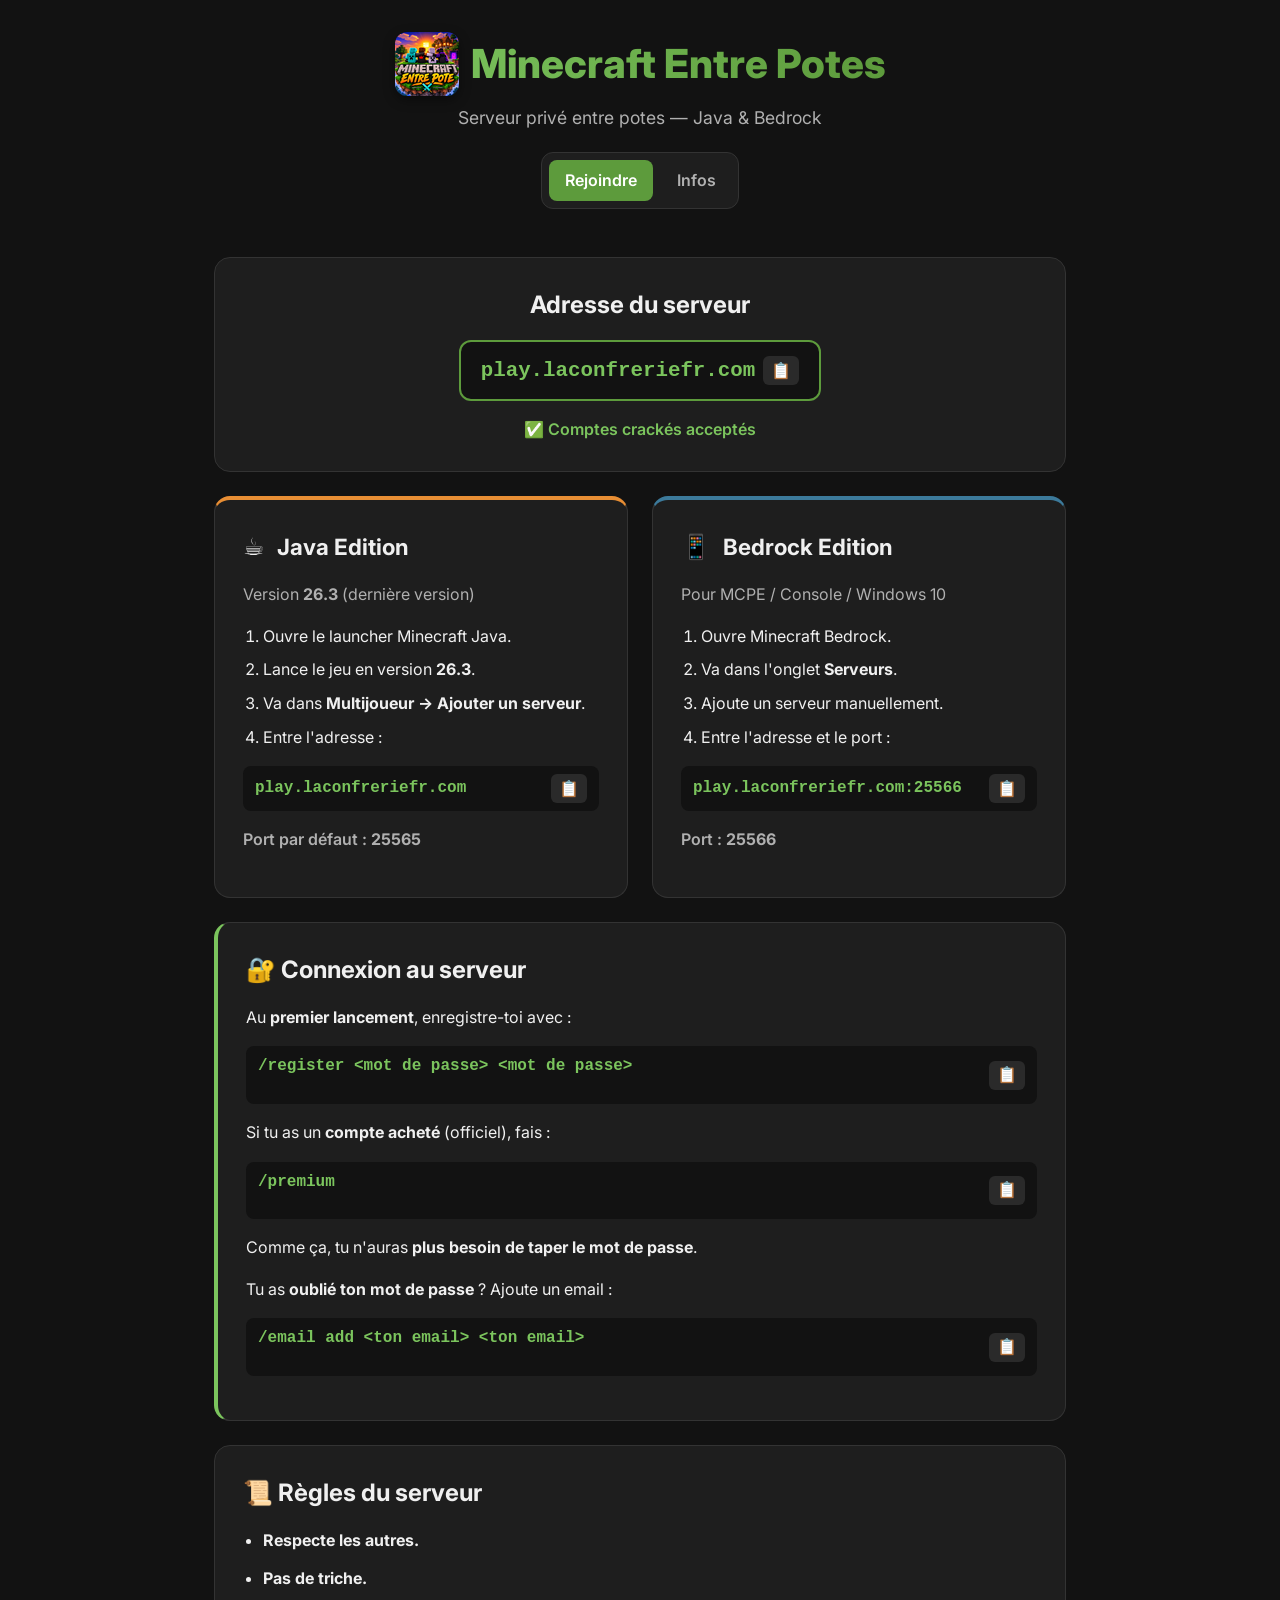
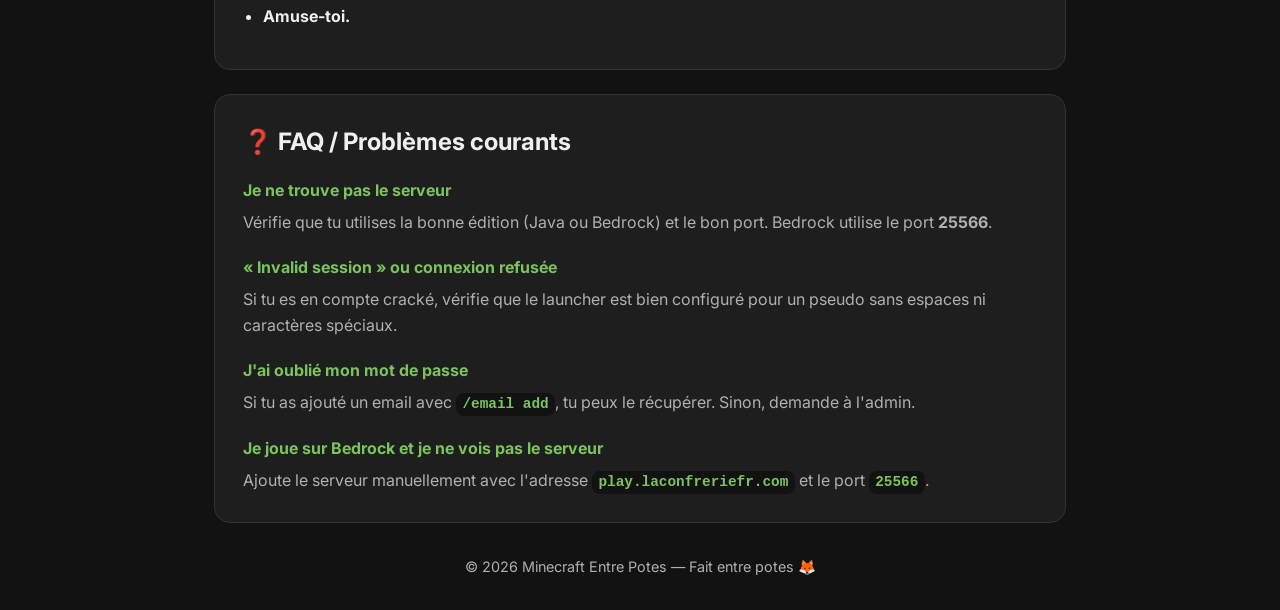
==== index.html @ b74d5914 "Initial commit: site web Minecraft Entre Potes" ====
<!DOCTYPE html>
<html lang="fr">
<head>
    <meta charset="UTF-8">
    <meta name="viewport" content="width=device-width, initial-scale=1.0">
    <title>Minecraft Entre Potes - Rejoindre le serveur</title>
    <link rel="icon" type="image/png" sizes="64x64" href="images/logo-64.png">
    <link rel="stylesheet" href="style.css">
    <link rel="preconnect" href="https://fonts.googleapis.com">
    <link rel="preconnect" href="https://fonts.gstatic.com" crossorigin>
    <link href="https://fonts.googleapis.com/css2?family=Inter:wght@400;600;800&display=swap" rel="stylesheet">
</head>
<body>
    <div class="container">
        <header>
            <h1><img src="images/logo-128.png" srcset="images/logo-64.png 64w, images/logo-128.png 128w, images/logo-256.png 256w, images/logo-512.png 512w" sizes="(max-width: 600px) 48px, 64px" alt="Logo Minecraft Entre Potes" class="logo"> Minecraft Entre Potes</h1>
            <p class="tagline">Serveur privé entre potes — Java & Bedrock</p>
            <nav>
                <a href="index.html" class="active">Rejoindre</a>
                <a href="infos.html">Infos</a>
            </nav>
        </header>

        <main>
            <section class="server-status">
                <h2>Adresse du serveur</h2>
                <div class="ip-box">
                    <span id="server-ip">play.laconfreriefr.com</span>
                    <button class="copy-btn" data-copy="play.laconfreriefr.com" title="Copier l'adresse">📋</button>
                </div>
                <p class="note">✅ Comptes crackés acceptés</p>
            </section>

            <section class="platforms">
                <div class="card java">
                    <div class="card-header">
                        <span class="icon">☕</span>
                        <h3>Java Edition</h3>
                    </div>
                    <p>Version <strong>26.3</strong> (dernière version)</p>
                    <ol>
                        <li>Ouvre le launcher Minecraft Java.</li>
                        <li>Lance le jeu en version <strong>26.3</strong>.</li>
                        <li>Va dans <strong>Multijoueur → Ajouter un serveur</strong>.</li>
                        <li>Entre l'adresse :</li>
                    </ol>
                    <div class="code-box">
                        <code>play.laconfreriefr.com</code>
                        <button class="copy-btn" data-copy="play.laconfreriefr.com" title="Copier">📋</button>
                    </div>
                    <p class="port">Port par défaut : <strong>25565</strong></p>
                </div>

                <div class="card bedrock">
                    <div class="card-header">
                        <span class="icon">📱</span>
                        <h3>Bedrock Edition</h3>
                    </div>
                    <p>Pour MCPE / Console / Windows 10</p>
                    <ol>
                        <li>Ouvre Minecraft Bedrock.</li>
                        <li>Va dans l'onglet <strong>Serveurs</strong>.</li>
                        <li>Ajoute un serveur manuellement.</li>
                        <li>Entre l'adresse et le port :</li>
                    </ol>
                    <div class="code-box">
                        <code>play.laconfreriefr.com:25566</code>
                        <button class="copy-btn" data-copy="play.laconfreriefr.com:25566" title="Copier">📋</button>
                    </div>
                    <p class="port">Port : <strong>25566</strong></p>
                </div>
            </section>

            <section class="cracked-info">
                <h2>🔐 Connexion au serveur</h2>
                <p>Au <strong>premier lancement</strong>, enregistre-toi avec :</p>
                <div class="code-box">
                    <code>/register &lt;mot de passe&gt; &lt;mot de passe&gt;</code>
                    <button class="copy-btn" data-copy="/register " title="Copier">📋</button>
                </div>
                <p>Si tu as un <strong>compte acheté</strong> (officiel), fais :</p>
                <div class="code-box">
                    <code>/premium</code>
                    <button class="copy-btn" data-copy="/premium" title="Copier">📋</button>
                </div>
                <p>Comme ça, tu n'auras <strong>plus besoin de taper le mot de passe</strong>.</p>
                <p>Tu as <strong>oublié ton mot de passe</strong> ? Ajoute un email :</p>
                <div class="code-box">
                    <code>/email add &lt;ton email&gt; &lt;ton email&gt;</code>
                    <button class="copy-btn" data-copy="/email add " title="Copier">📋</button>
                </div>
            </section>

            <section class="rules">
                <h2>📜 Règles du serveur</h2>
                <ul>
                    <li><strong>Respecte les autres.</strong></li>
                    <li><strong>Pas de triche.</strong></li>
                    <li><strong>Amuse-toi.</strong></li>
                </ul>
            </section>

            <section class="faq">
                <h2>❓ FAQ / Problèmes courants</h2>
                <div class="faq-item">
                    <h3>Je ne trouve pas le serveur</h3>
                    <p>Vérifie que tu utilises la bonne édition (Java ou Bedrock) et le bon port. Bedrock utilise le port <strong>25566</strong>.</p>
                </div>
                <div class="faq-item">
                    <h3>« Invalid session » ou connexion refusée</h3>
                    <p>Si tu es en compte cracké, vérifie que le launcher est bien configuré pour un pseudo sans espaces ni caractères spéciaux.</p>
                </div>
                <div class="faq-item">
                    <h3>J'ai oublié mon mot de passe</h3>
                    <p>Si tu as ajouté un email avec <code>/email add</code>, tu peux le récupérer. Sinon, demande à l'admin.</p>
                </div>
                <div class="faq-item">
                    <h3>Je joue sur Bedrock et je ne vois pas le serveur</h3>
                    <p>Ajoute le serveur manuellement avec l'adresse <code>play.laconfreriefr.com</code> et le port <code>25566</code>.</p>
                </div>
            </section>
        </main>

        <footer>
            <p>© 2026 Minecraft Entre Potes — Fait entre potes 🦊</p>
        </footer>
    </div>

    <script>
        document.querySelectorAll('.copy-btn').forEach(btn => {
            btn.addEventListener('click', function() {
                const text = this.getAttribute('data-copy');
                navigator.clipboard.writeText(text).then(() => {
                    const original = this.textContent;
                    this.textContent = '✅';
                    setTimeout(() => this.textContent = original, 1500);
                });
            });
        });
    </script>
</body>
</html>
---- style.css ----
:root {
    --bg: #121212;
    --surface: #1e1e1e;
    --surface-hover: #2a2a2a;
    --text: #f0f0f0;
    --muted: #b0b0b0;
    --accent: #5d9b3c;
    --accent-light: #7bc45d;
    --bedrock: #3c7a9b;
    --java: #e88e34;
    --danger: #d9534f;
}

* {
    margin: 0;
    padding: 0;
    box-sizing: border-box;
}

body {
    font-family: 'Inter', system-ui, -apple-system, BlinkMacSystemFont, 'Segoe UI', Roboto, sans-serif;
    background: var(--bg);
    color: var(--text);
    line-height: 1.6;
    min-height: 100vh;
}

.container {
    max-width: 900px;
    margin: 0 auto;
    padding: 2rem 1.5rem;
}

header {
    text-align: center;
    margin-bottom: 3rem;
}

header h1 {
    font-size: 2.5rem;
    font-weight: 800;
    margin-bottom: 0.5rem;
    background: linear-gradient(90deg, var(--accent-light), var(--accent));
    -webkit-background-clip: text;
    -webkit-text-fill-color: transparent;
    background-clip: text;
    display: inline-flex;
    align-items: center;
    gap: 0.75rem;
}

.logo {
    width: 64px;
    height: 64px;
    border-radius: 12px;
    box-shadow: 0 4px 12px rgba(0, 0, 0, 0.4);
}

.tagline {
    color: var(--muted);
    font-size: 1.1rem;
    margin-bottom: 1.25rem;
}

nav {
    display: inline-flex;
    gap: 0.5rem;
    background: var(--surface);
    padding: 0.4rem;
    border-radius: 12px;
    border: 1px solid #333;
}

nav a {
    color: var(--muted);
    text-decoration: none;
    padding: 0.5rem 1rem;
    border-radius: 8px;
    font-weight: 600;
    transition: background 0.2s, color 0.2s;
}

nav a:hover {
    background: var(--surface-hover);
    color: var(--text);
}

nav a.active {
    background: var(--accent);
    color: #fff;
}

section {
    background: var(--surface);
    border-radius: 16px;
    padding: 1.75rem;
    border: 1px solid #333;
    margin-bottom: 1.5rem;
}

section h2 {
    margin-bottom: 1rem;
    font-weight: 700;
}

/* Live status */
.live-status {
    border-left: 4px solid var(--accent-light);
}

.status-grid {
    display: grid;
    grid-template-columns: repeat(2, 1fr);
    gap: 1rem;
}

@media (min-width: 600px) {
    .status-grid {
        grid-template-columns: repeat(4, 1fr);
    }
}

.status-item {
    background: var(--bg);
    padding: 1rem;
    border-radius: 10px;
    text-align: center;
}

.status-item span {
    display: block;
    color: var(--muted);
    font-size: 0.85rem;
    margin-bottom: 0.25rem;
}

.status-item strong {
    font-size: 1.1rem;
}

.status-item .online {
    color: var(--accent-light);
}

.offline {
    color: var(--danger);
    font-weight: 600;
}

.loading {
    color: var(--muted);
}

.motd {
    margin-top: 1rem;
    padding: 0.75rem;
    background: var(--bg);
    border-radius: 10px;
    font-family: 'Courier New', monospace;
    color: var(--accent-light);
}

/* Server address */
.server-status {
    text-align: center;
}

.ip-box {
    display: inline-flex;
    align-items: center;
    gap: 0.5rem;
    background: var(--bg);
    border-radius: 12px;
    padding: 0.75rem 1.25rem;
    border: 2px solid var(--accent);
    margin-bottom: 1rem;
}

#server-ip {
    font-family: 'Courier New', monospace;
    font-size: 1.3rem;
    font-weight: 700;
    color: var(--accent-light);
}

.note {
    color: var(--accent-light);
    font-weight: 600;
}

/* Copy buttons */
.copy-btn {
    background: var(--surface-hover);
    border: none;
    font-size: 1rem;
    cursor: pointer;
    padding: 0.4rem 0.5rem;
    border-radius: 6px;
    transition: background 0.2s;
    line-height: 1;
}

.copy-btn:hover {
    background: #3a3a3a;
}

.code-box {
    display: flex;
    align-items: center;
    justify-content: space-between;
    gap: 0.5rem;
    background: var(--bg);
    border-radius: 8px;
    padding: 0.5rem 0.75rem;
    margin-bottom: 1rem;
}

.code-box code {
    margin: 0;
    padding: 0;
    background: transparent;
    flex: 1;
}

/* Platforms */
.platforms {
    display: grid;
    grid-template-columns: 1fr;
    gap: 1.5rem;
    padding: 0;
    background: transparent;
    border: none;
}

@media (min-width: 768px) {
    .platforms {
        grid-template-columns: 1fr 1fr;
    }
}

.card {
    background: var(--surface);
    border-radius: 16px;
    padding: 1.75rem;
    border: 1px solid #333;
    transition: transform 0.2s, border-color 0.2s;
}

.card:hover {
    transform: translateY(-4px);
}

.card.java {
    border-top: 4px solid var(--java);
}

.card.bedrock {
    border-top: 4px solid var(--bedrock);
}

.card-header {
    display: flex;
    align-items: center;
    gap: 0.75rem;
    margin-bottom: 1rem;
}

.icon {
    font-size: 1.5rem;
}

.card h3 {
    font-size: 1.4rem;
}

.card p {
    color: var(--muted);
    margin-bottom: 1rem;
}

.card ol {
    margin-left: 1.25rem;
    margin-bottom: 1rem;
    color: var(--text);
}

.card li {
    margin-bottom: 0.5rem;
}

code {
    display: block;
    background: var(--bg);
    color: var(--accent-light);
    font-family: 'Courier New', monospace;
    padding: 0.75rem 1rem;
    border-radius: 8px;
    font-weight: 700;
    word-break: break-all;
}

.port {
    color: var(--text);
    font-weight: 600;
    margin-bottom: 0;
}

/* Cracked info */
.cracked-info {
    border-left: 4px solid var(--accent-light);
}

.cracked-info p {
    margin-bottom: 1rem;
    color: var(--text);
}

.cracked-info code {
    margin-bottom: 1rem;
}

/* Rules */
.rules ul {
    margin-left: 1.25rem;
    color: var(--text);
}

.rules li {
    margin-bottom: 0.75rem;
}

/* Plugins */
.plugin-list {
    list-style: none;
    margin: 0;
}

.plugin-list li {
    padding: 0.6rem 0;
    border-bottom: 1px solid #333;
    color: var(--text);
}

.plugin-list li:last-child {
    border-bottom: none;
}

.plugin-list strong {
    color: var(--accent-light);
}

/* FAQ */
.faq-item {
    margin-bottom: 1.25rem;
}

.faq-item:last-child {
    margin-bottom: 0;
}

.faq-item h3 {
    font-size: 1rem;
    margin-bottom: 0.4rem;
    color: var(--accent-light);
}

.faq-item p {
    color: var(--muted);
}

.faq-item code {
    display: inline;
    padding: 0.2rem 0.4rem;
    font-size: 0.9rem;
}

/* Backup info */
.backup-info p {
    color: var(--muted);
    margin-bottom: 0.75rem;
}

.backup-info p:last-child {
    margin-bottom: 0;
}

/* Footer */
footer {
    text-align: center;
    color: var(--muted);
    font-size: 0.9rem;
    margin-top: 2rem;
}
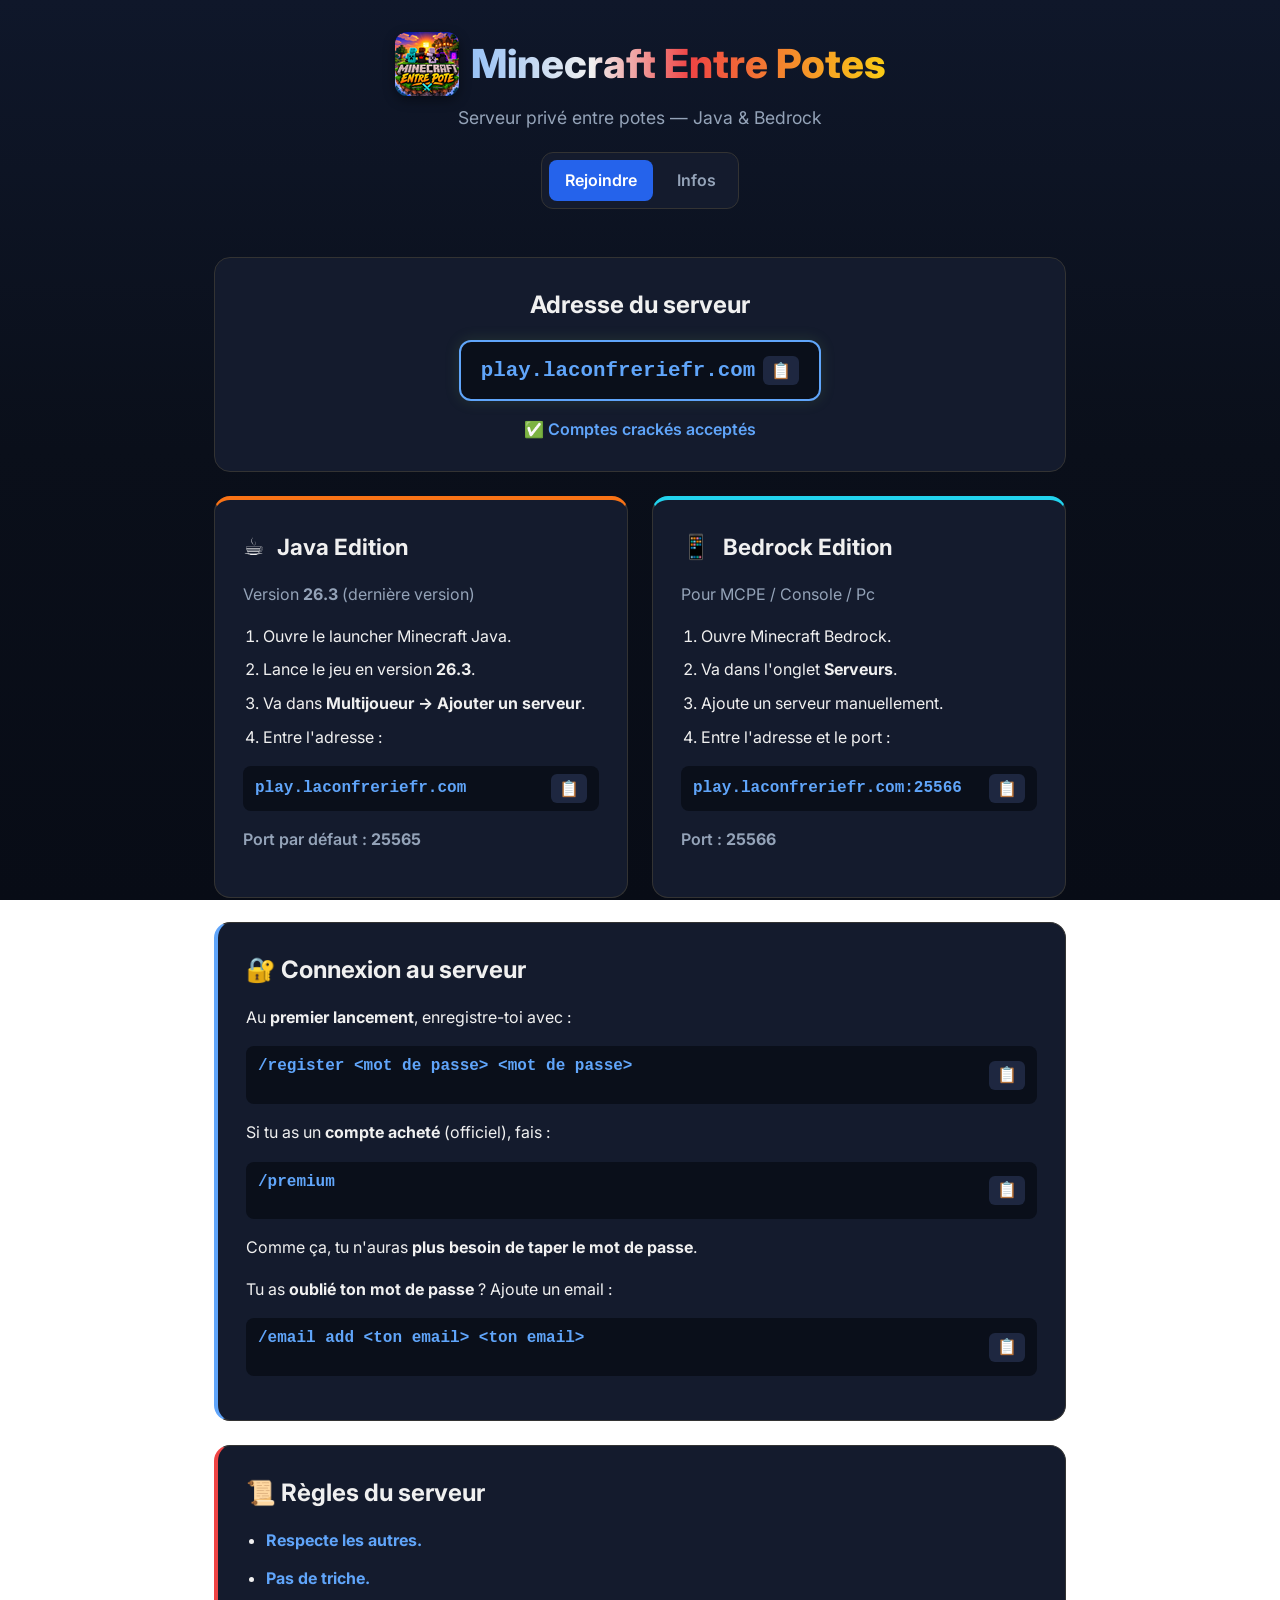
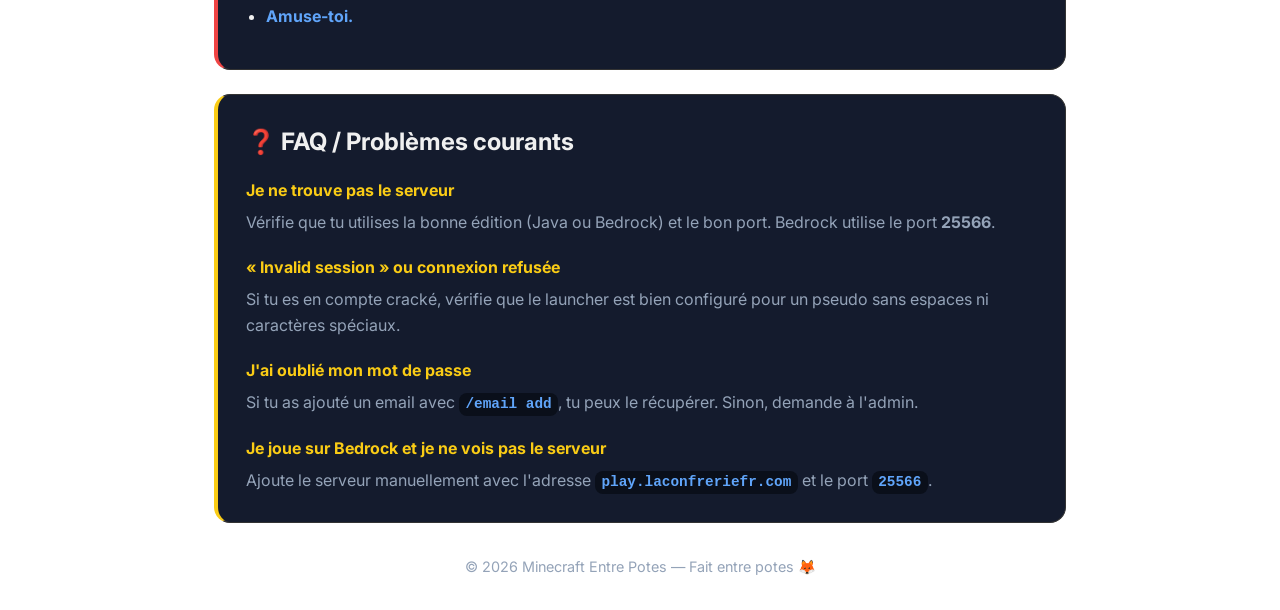
==== commit bdd88170: "Theme inspire du MOTD + correction texte Bedrock" ====
--- a/index.html
+++ b/index.html
@@ -56,7 +56,7 @@
                         <span class="icon">📱</span>
                         <h3>Bedrock Edition</h3>
                     </div>
-                    <p>Pour MCPE / Console / Windows 10</p>
+                    <p>Pour MCPE / Console / Pc</p>
                     <ol>
                         <li>Ouvre Minecraft Bedrock.</li>
                         <li>Va dans l'onglet <strong>Serveurs</strong>.</li>
--- a/style.css
+++ b/style.css
@@ -1,14 +1,20 @@
 :root {
-    --bg: #121212;
-    --surface: #1e1e1e;
-    --surface-hover: #2a2a2a;
+    --bg: #0a0f1a;
+    --bg-gradient: linear-gradient(180deg, #0f172a 0%, #0a0f1a 50%, #080c16 100%);
+    --surface: #141b2d;
+    --surface-hover: #1e2740;
     --text: #f0f0f0;
-    --muted: #b0b0b0;
-    --accent: #5d9b3c;
-    --accent-light: #7bc45d;
-    --bedrock: #3c7a9b;
-    --java: #e88e34;
-    --danger: #d9534f;
+    --muted: #94a3b8;
+    --accent: #2563eb;
+    --accent-light: #60a5fa;
+    --accent-cyan: #22d3ee;
+    --accent-red: #ef4444;
+    --accent-yellow: #facc15;
+    --accent-green: #4ade80;
+    --accent-orange: #f5a623;
+    --bedrock: #22d3ee;
+    --java: #f97316;
+    --danger: #ef4444;
 }
 
 * {
@@ -19,7 +25,8 @@
 
 body {
     font-family: 'Inter', system-ui, -apple-system, BlinkMacSystemFont, 'Segoe UI', Roboto, sans-serif;
-    background: var(--bg);
+    background: var(--bg-gradient);
+    background-attachment: fixed;
     color: var(--text);
     line-height: 1.6;
     min-height: 100vh;
@@ -40,7 +47,7 @@
     font-size: 2.5rem;
     font-weight: 800;
     margin-bottom: 0.5rem;
-    background: linear-gradient(90deg, var(--accent-light), var(--accent));
+    background: linear-gradient(90deg, var(--accent-light), var(--text) 40%, var(--accent-red) 60%, var(--accent-yellow));
     -webkit-background-clip: text;
     -webkit-text-fill-color: transparent;
     background-clip: text;
@@ -105,7 +112,44 @@
 
 /* Live status */
 .live-status {
-    border-left: 4px solid var(--accent-light);
+    border-left: 4px solid var(--accent);
+}
+
+.status-header {
+    display: flex;
+    flex-wrap: wrap;
+    align-items: center;
+    justify-content: space-between;
+    gap: 0.75rem;
+    margin-bottom: 1rem;
+}
+
+.cache-note {
+    color: var(--muted);
+    font-size: 0.85rem;
+    margin: 0;
+}
+
+.refresh-btn {
+    background: var(--surface-hover);
+    color: var(--text);
+    border: 1px solid #444;
+    padding: 0.4rem 0.8rem;
+    border-radius: 8px;
+    cursor: pointer;
+    font-size: 0.85rem;
+    font-weight: 600;
+    transition: background 0.2s, border-color 0.2s;
+}
+
+.refresh-btn:hover {
+    background: #3a3a3a;
+    border-color: var(--accent-cyan);
+}
+
+.refresh-btn:disabled {
+    opacity: 0.6;
+    cursor: not-allowed;
 }
 
 .status-grid {
@@ -172,7 +216,8 @@
     background: var(--bg);
     border-radius: 12px;
     padding: 0.75rem 1.25rem;
-    border: 2px solid var(--accent);
+    border: 2px solid var(--accent-light);
+    box-shadow: 0 0 15px rgba(125, 196, 93, 0.15);
     margin-bottom: 1rem;
 }
 
@@ -248,14 +293,23 @@
 
 .card:hover {
     transform: translateY(-4px);
+    box-shadow: 0 8px 24px rgba(0, 0, 0, 0.3);
 }
 
 .card.java {
     border-top: 4px solid var(--java);
 }
 
+.card.java:hover {
+    box-shadow: 0 8px 24px rgba(232, 142, 52, 0.15);
+}
+
 .card.bedrock {
     border-top: 4px solid var(--bedrock);
+}
+
+.card.bedrock:hover {
+    box-shadow: 0 8px 24px rgba(60, 122, 155, 0.15);
 }
 
 .card-header {
@@ -320,6 +374,10 @@
 }
 
 /* Rules */
+.rules {
+    border-left: 4px solid var(--accent-red);
+}
+
 .rules ul {
     margin-left: 1.25rem;
     color: var(--text);
@@ -329,7 +387,15 @@
     margin-bottom: 0.75rem;
 }
 
+.rules li strong {
+    color: var(--accent-light);
+}
+
 /* Plugins */
+.plugins {
+    border-left: 4px solid var(--accent-cyan);
+}
+
 .plugin-list {
     list-style: none;
     margin: 0;
@@ -346,10 +412,14 @@
 }
 
 .plugin-list strong {
-    color: var(--accent-light);
+    color: var(--accent-cyan);
 }
 
 /* FAQ */
+.faq {
+    border-left: 4px solid var(--accent-yellow);
+}
+
 .faq-item {
     margin-bottom: 1.25rem;
 }
@@ -361,7 +431,7 @@
 .faq-item h3 {
     font-size: 1rem;
     margin-bottom: 0.4rem;
-    color: var(--accent-light);
+    color: var(--accent-yellow);
 }
 
 .faq-item p {
@@ -375,6 +445,10 @@
 }
 
 /* Backup info */
+.backup-info {
+    border-left: 4px solid var(--accent-green);
+}
+
 .backup-info p {
     color: var(--muted);
     margin-bottom: 0.75rem;
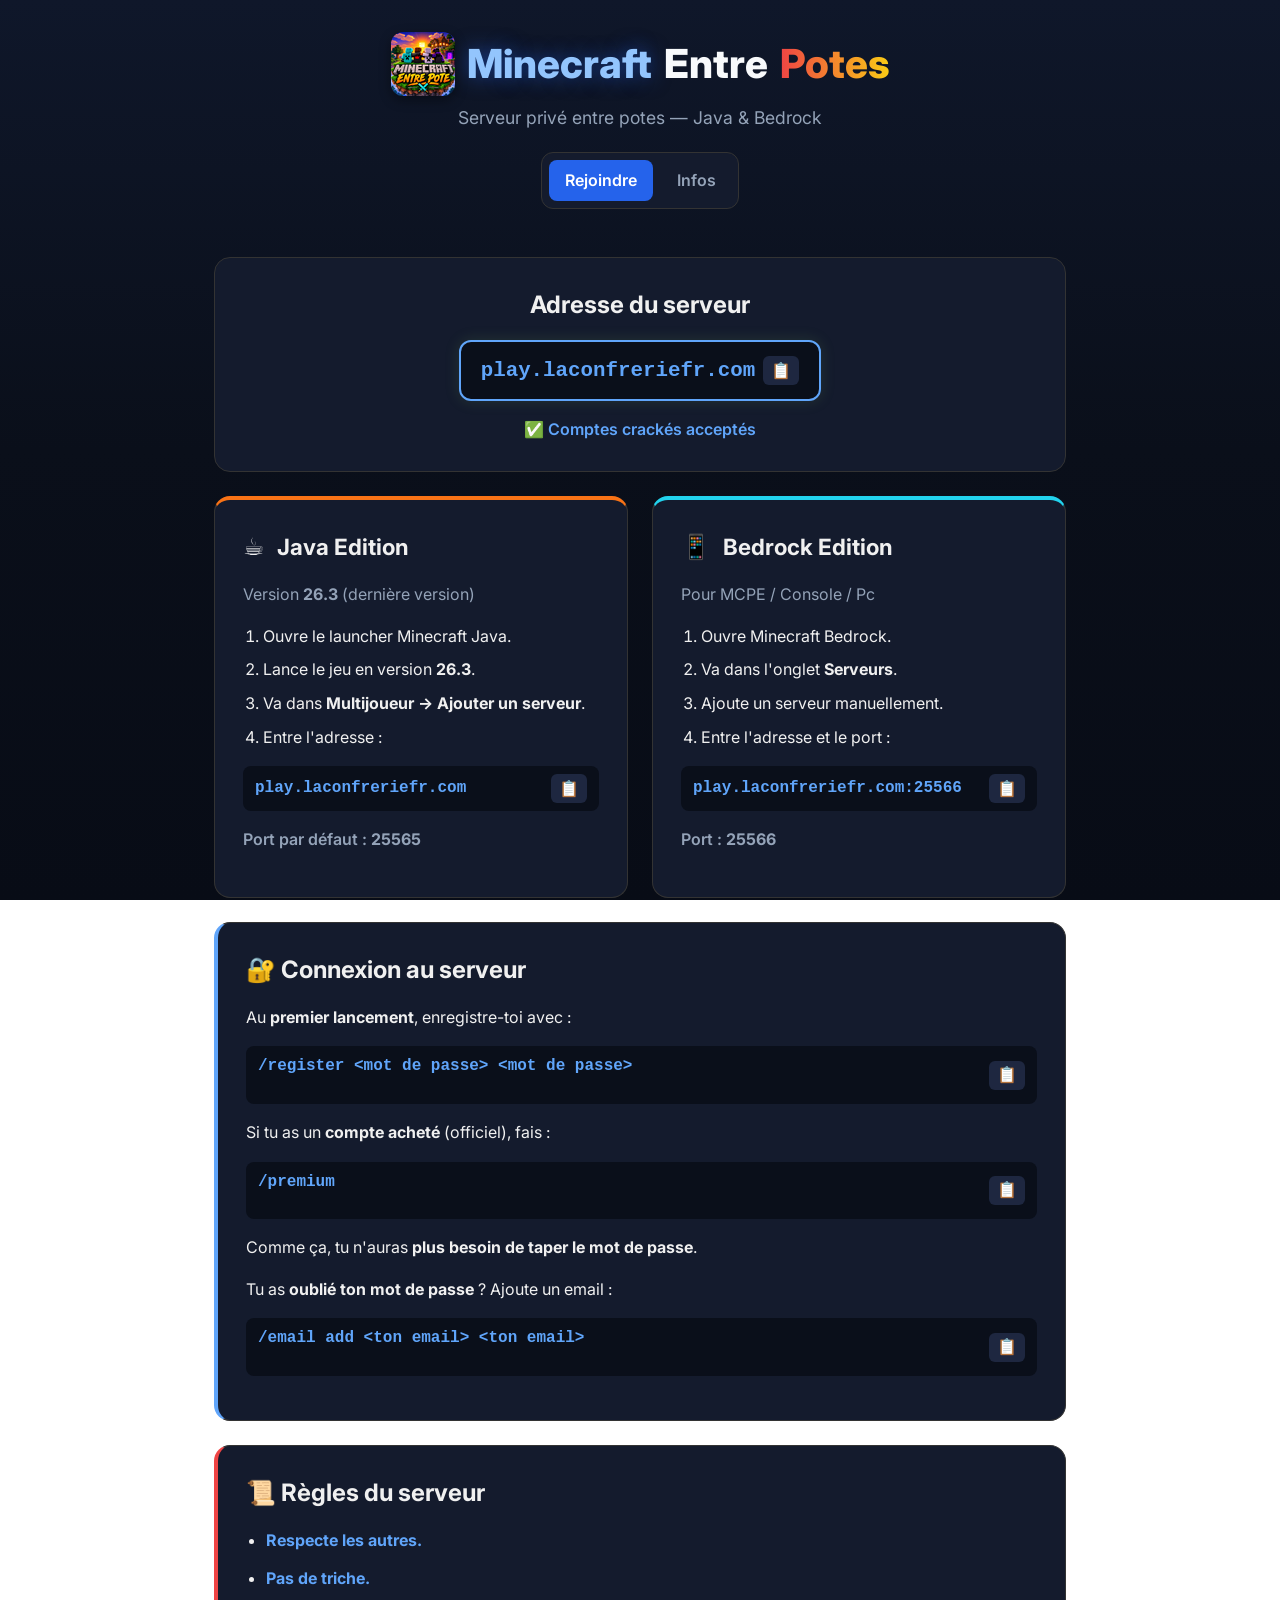
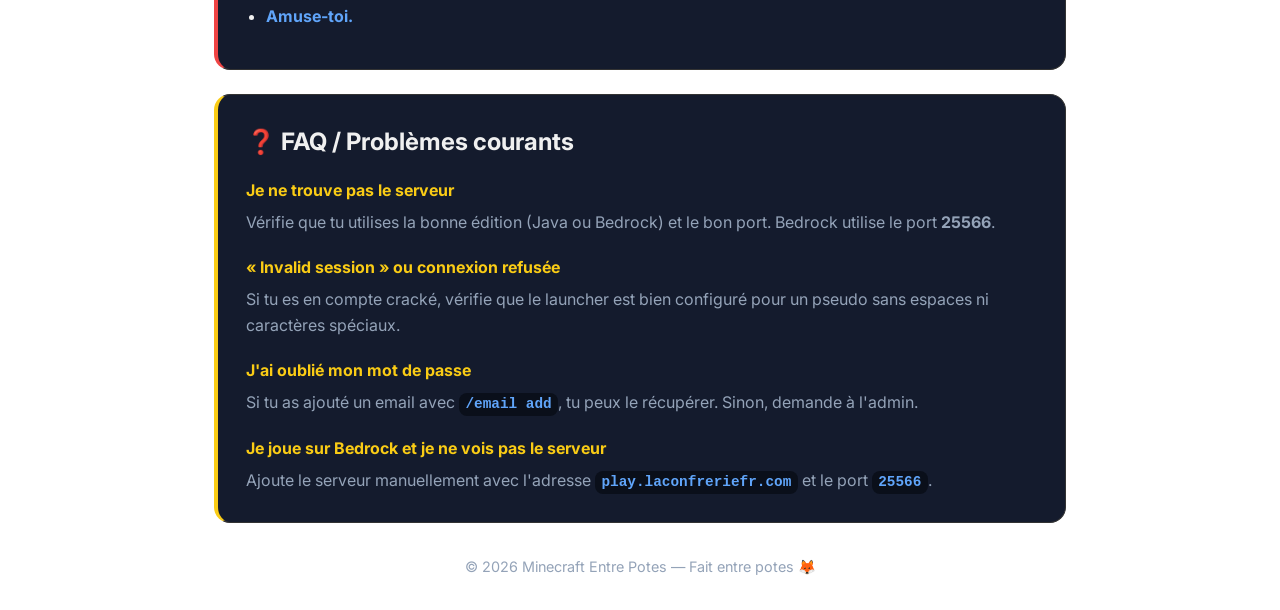
==== commit 2dfbbc41: "Titre plus lisible avec couleurs MOTD par mot" ====
--- a/index.html
+++ b/index.html
@@ -13,7 +13,7 @@
 <body>
     <div class="container">
         <header>
-            <h1><img src="images/logo-128.png" srcset="images/logo-64.png 64w, images/logo-128.png 128w, images/logo-256.png 256w, images/logo-512.png 512w" sizes="(max-width: 600px) 48px, 64px" alt="Logo Minecraft Entre Potes" class="logo"> Minecraft Entre Potes</h1>
+            <h1><img src="images/logo-128.png" srcset="images/logo-64.png 64w, images/logo-128.png 128w, images/logo-256.png 256w, images/logo-512.png 512w" sizes="(max-width: 600px) 48px, 64px" alt="Logo Minecraft Entre Potes" class="logo"> <span class="title-minecraft">Minecraft</span> <span class="title-entre">Entre</span> <span class="title-potes">Potes</span></h1>
             <p class="tagline">Serveur privé entre potes — Java & Bedrock</p>
             <nav>
                 <a href="index.html" class="active">Rejoindre</a>
--- a/style.css
+++ b/style.css
@@ -47,13 +47,25 @@
     font-size: 2.5rem;
     font-weight: 800;
     margin-bottom: 0.5rem;
-    background: linear-gradient(90deg, var(--accent-light), var(--text) 40%, var(--accent-red) 60%, var(--accent-yellow));
+    display: inline-flex;
+    align-items: center;
+    gap: 0.75rem;
+}
+
+.title-minecraft {
+    color: #93c5fd;
+    text-shadow: 0 0 20px rgba(37, 99, 235, 0.5);
+}
+
+.title-entre {
+    color: #f8fafc;
+}
+
+.title-potes {
+    background: linear-gradient(90deg, var(--accent-red), var(--accent-yellow));
     -webkit-background-clip: text;
     -webkit-text-fill-color: transparent;
     background-clip: text;
-    display: inline-flex;
-    align-items: center;
-    gap: 0.75rem;
 }
 
 .logo {
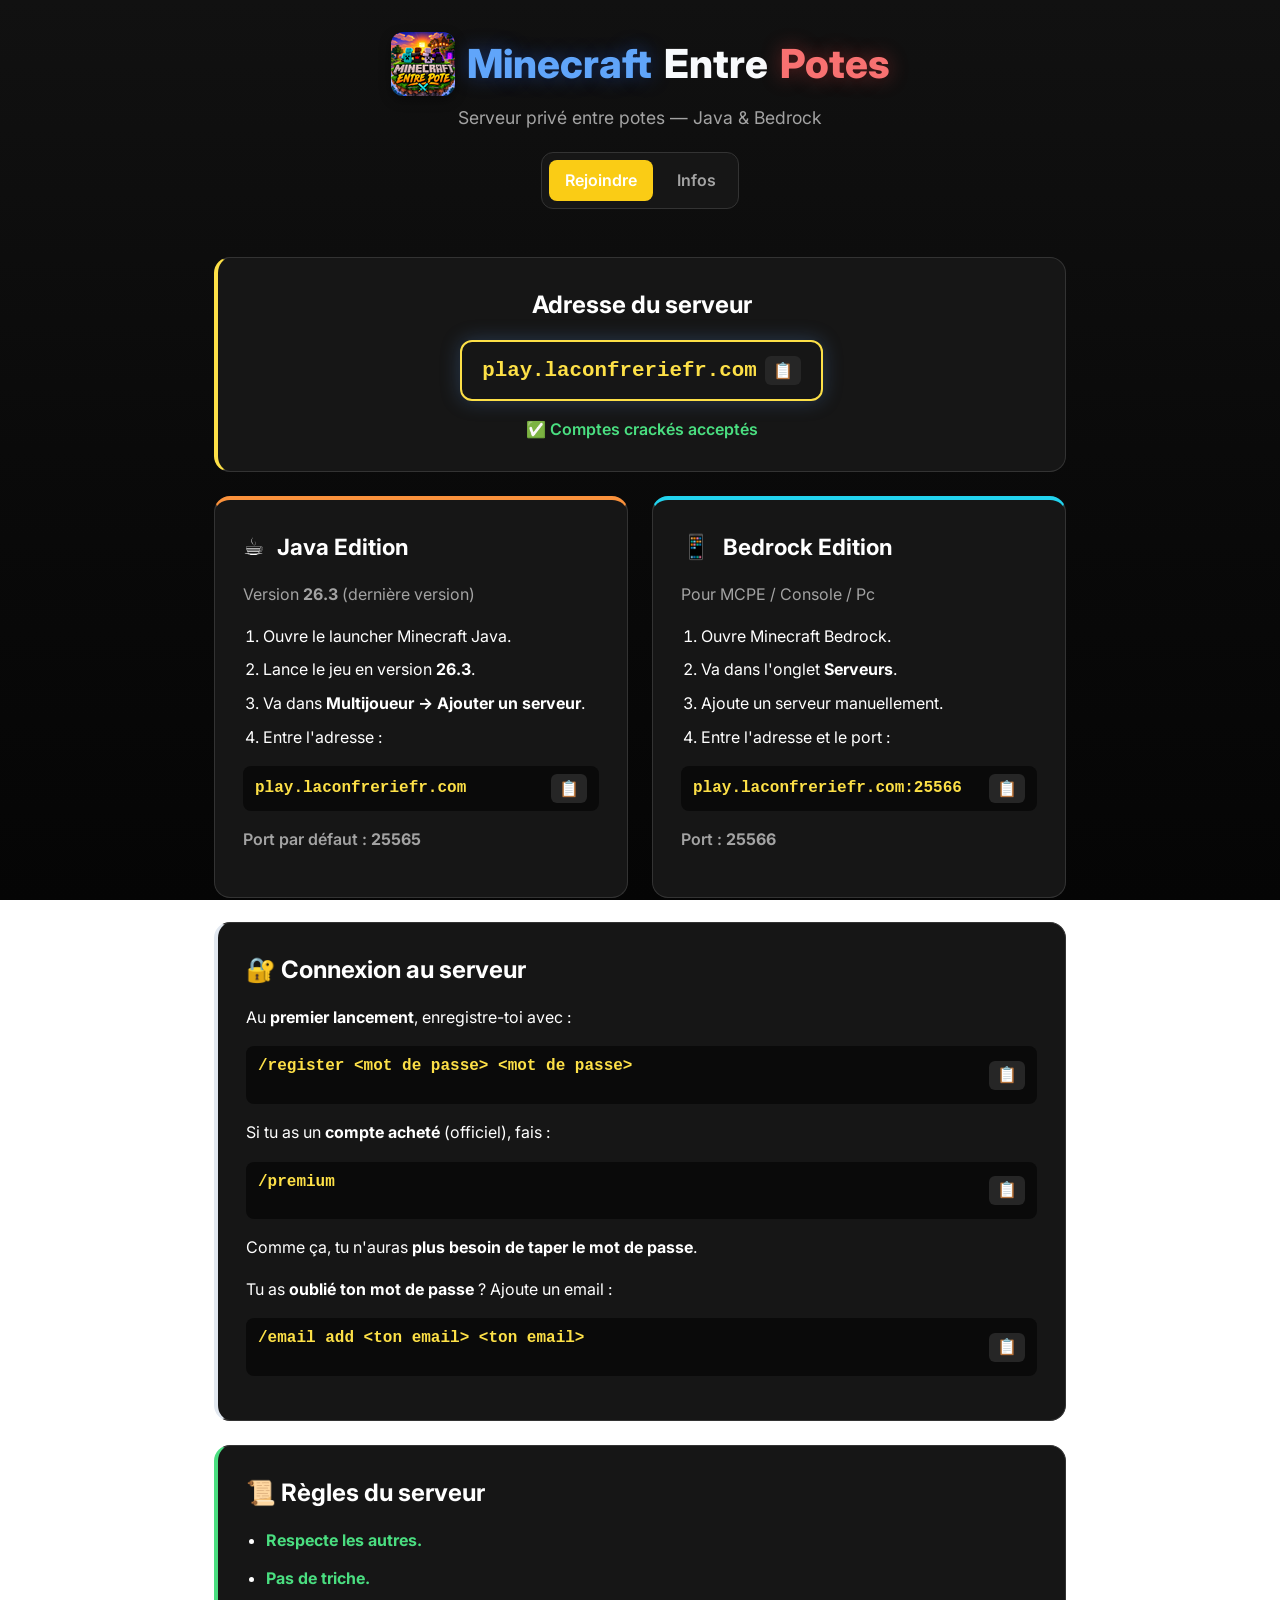
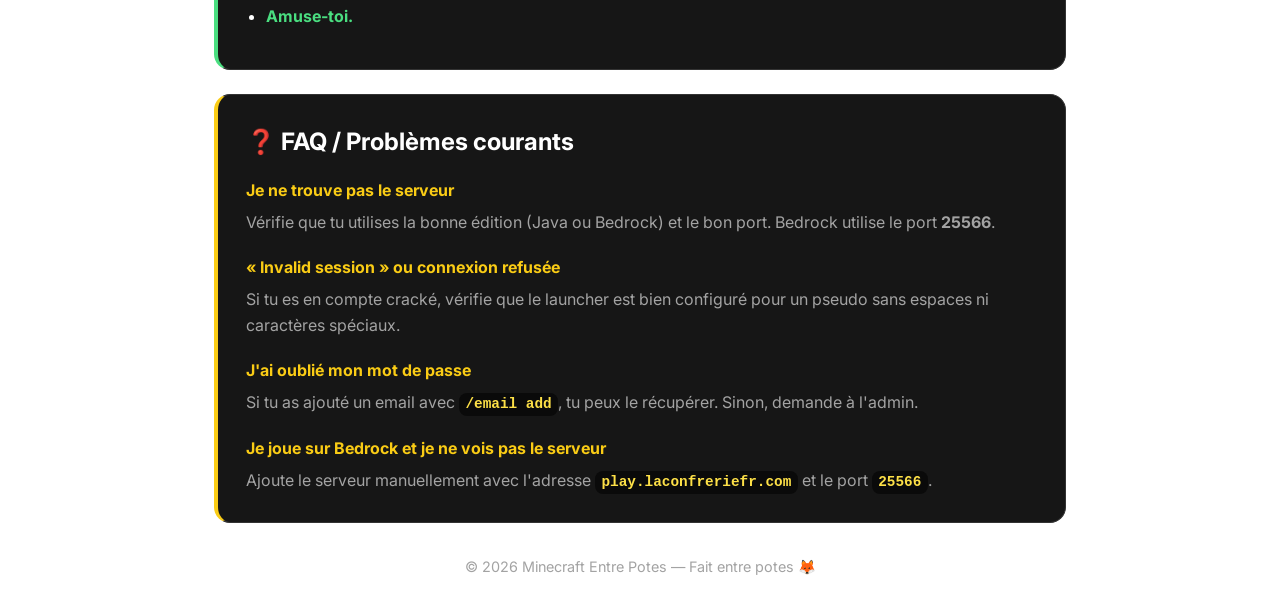
==== commit 1a3a18ae: "Ajout meta anti-cache et versionnement CSS" ====
--- a/index.html
+++ b/index.html
@@ -3,9 +3,12 @@
 <head>
     <meta charset="UTF-8">
     <meta name="viewport" content="width=device-width, initial-scale=1.0">
+    <meta http-equiv="Cache-Control" content="no-cache, no-store, must-revalidate">
+    <meta http-equiv="Pragma" content="no-cache">
+    <meta http-equiv="Expires" content="0">
     <title>Minecraft Entre Potes - Rejoindre le serveur</title>
     <link rel="icon" type="image/png" sizes="64x64" href="images/logo-64.png">
-    <link rel="stylesheet" href="style.css">
+    <link rel="stylesheet" href="style.css?v=2">
     <link rel="preconnect" href="https://fonts.googleapis.com">
     <link rel="preconnect" href="https://fonts.gstatic.com" crossorigin>
     <link href="https://fonts.googleapis.com/css2?family=Inter:wght@400;600;800&display=swap" rel="stylesheet">
--- a/style.css
+++ b/style.css
@@ -1,19 +1,19 @@
 :root {
-    --bg: #0a0f1a;
-    --bg-gradient: linear-gradient(180deg, #0f172a 0%, #0a0f1a 50%, #080c16 100%);
-    --surface: #141b2d;
-    --surface-hover: #1e2740;
-    --text: #f0f0f0;
-    --muted: #94a3b8;
-    --accent: #2563eb;
-    --accent-light: #60a5fa;
+    --bg: #0a0a0a;
+    --bg-gradient: linear-gradient(180deg, #111111 0%, #0a0a0a 50%, #050505 100%);
+    --surface: #161616;
+    --surface-hover: #262626;
+    --text: #ffffff;
+    --muted: #a3a3a3;
+    --accent: #facc15;
+    --accent-light: #fde047;
     --accent-cyan: #22d3ee;
-    --accent-red: #ef4444;
+    --accent-red: #f87171;
     --accent-yellow: #facc15;
     --accent-green: #4ade80;
-    --accent-orange: #f5a623;
+    --accent-orange: #fb923c;
     --bedrock: #22d3ee;
-    --java: #f97316;
+    --java: #fb923c;
     --danger: #ef4444;
 }
 
@@ -53,8 +53,8 @@
 }
 
 .title-minecraft {
-    color: #93c5fd;
-    text-shadow: 0 0 20px rgba(37, 99, 235, 0.5);
+    color: #60a5fa;
+    text-shadow: 0 0 20px rgba(37, 99, 235, 0.4);
 }
 
 .title-entre {
@@ -62,10 +62,8 @@
 }
 
 .title-potes {
-    background: linear-gradient(90deg, var(--accent-red), var(--accent-yellow));
-    -webkit-background-clip: text;
-    -webkit-text-fill-color: transparent;
-    background-clip: text;
+    color: #f87171;
+    text-shadow: 0 0 20px rgba(239, 68, 68, 0.4);
 }
 
 .logo {
@@ -124,7 +122,7 @@
 
 /* Live status */
 .live-status {
-    border-left: 4px solid var(--accent);
+    border-left: 4px solid var(--accent-light);
 }
 
 .status-header {
@@ -219,17 +217,18 @@
 /* Server address */
 .server-status {
     text-align: center;
+    border-left: 4px solid var(--accent-light);
 }
 
 .ip-box {
     display: inline-flex;
     align-items: center;
     gap: 0.5rem;
-    background: var(--bg);
+    background: var(--surface);
     border-radius: 12px;
     padding: 0.75rem 1.25rem;
     border: 2px solid var(--accent-light);
-    box-shadow: 0 0 15px rgba(125, 196, 93, 0.15);
+    box-shadow: 0 0 20px rgba(96, 165, 250, 0.25);
     margin-bottom: 1rem;
 }
 
@@ -241,7 +240,7 @@
 }
 
 .note {
-    color: var(--accent-light);
+    color: var(--accent-green);
     font-weight: 600;
 }
 
@@ -373,7 +372,7 @@
 
 /* Cracked info */
 .cracked-info {
-    border-left: 4px solid var(--accent-light);
+    border-left: 4px solid #e2e8f0;
 }
 
 .cracked-info p {
@@ -387,7 +386,7 @@
 
 /* Rules */
 .rules {
-    border-left: 4px solid var(--accent-red);
+    border-left: 4px solid var(--accent-green);
 }
 
 .rules ul {
@@ -400,7 +399,7 @@
 }
 
 .rules li strong {
-    color: var(--accent-light);
+    color: var(--accent-green);
 }
 
 /* Plugins */
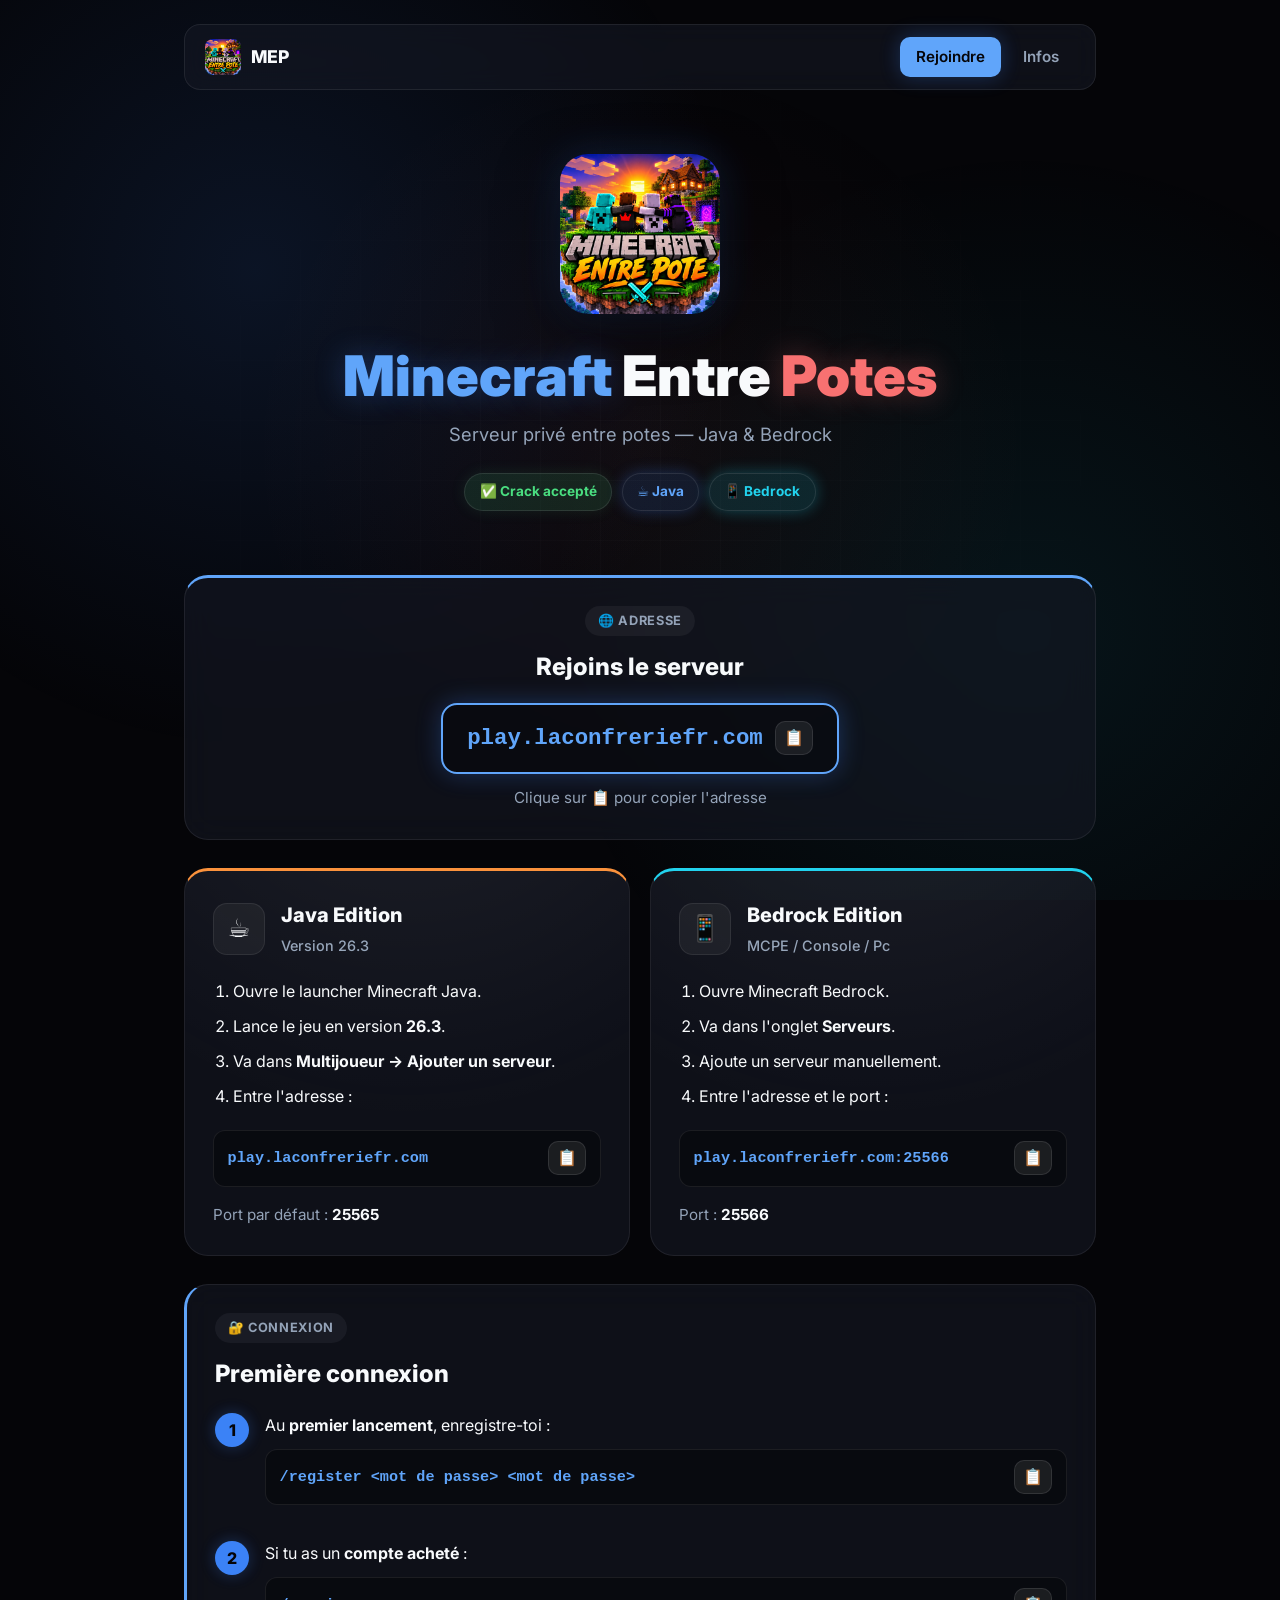
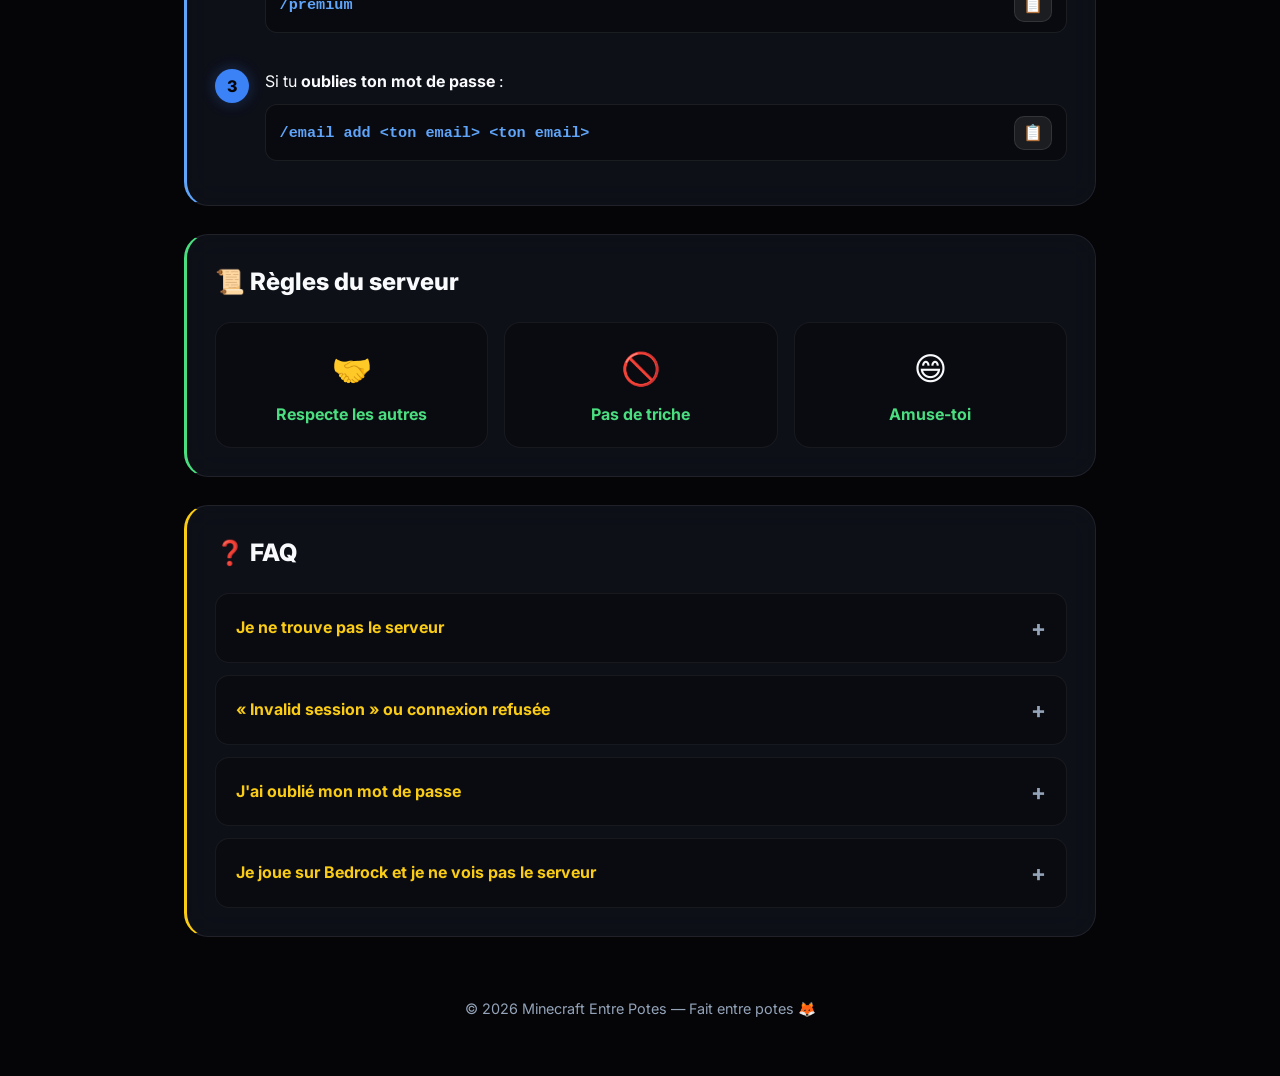
==== commit 70f9fb45: "Refonte complete du design : glassmorphism, hero, animations" ====
--- a/index.html
+++ b/index.html
@@ -8,39 +8,61 @@
     <meta http-equiv="Expires" content="0">
     <title>Minecraft Entre Potes - Rejoindre le serveur</title>
     <link rel="icon" type="image/png" sizes="64x64" href="images/logo-64.png">
-    <link rel="stylesheet" href="style.css?v=2">
+    <link rel="stylesheet" href="style.css?v=3">
     <link rel="preconnect" href="https://fonts.googleapis.com">
     <link rel="preconnect" href="https://fonts.gstatic.com" crossorigin>
-    <link href="https://fonts.googleapis.com/css2?family=Inter:wght@400;600;800&display=swap" rel="stylesheet">
+    <link href="https://fonts.googleapis.com/css2?family=Inter:wght@400;500;600;700;800;900&display=swap" rel="stylesheet">
 </head>
 <body>
+    <div class="bg-grid"></div>
     <div class="container">
         <header>
-            <h1><img src="images/logo-128.png" srcset="images/logo-64.png 64w, images/logo-128.png 128w, images/logo-256.png 256w, images/logo-512.png 512w" sizes="(max-width: 600px) 48px, 64px" alt="Logo Minecraft Entre Potes" class="logo"> <span class="title-minecraft">Minecraft</span> <span class="title-entre">Entre</span> <span class="title-potes">Potes</span></h1>
-            <p class="tagline">Serveur privé entre potes — Java & Bedrock</p>
-            <nav>
-                <a href="index.html" class="active">Rejoindre</a>
-                <a href="infos.html">Infos</a>
+            <nav class="main-nav">
+                <a href="index.html" class="nav-brand">
+                    <img src="images/logo-64.png" alt="Logo" class="nav-logo">
+                    <span>MEP</span>
+                </a>
+                <div class="nav-links">
+                    <a href="index.html" class="active">Rejoindre</a>
+                    <a href="infos.html">Infos</a>
+                </div>
             </nav>
+
+            <div class="hero">
+                <div class="hero-logo">
+                    <img src="images/logo-256.png" srcset="images/logo-128.png 128w, images/logo-256.png 256w, images/logo-512.png 512w" sizes="180px" alt="Logo Minecraft Entre Potes">
+                </div>
+                <h1><span class="title-minecraft">Minecraft</span> <span class="title-entre">Entre</span> <span class="title-potes">Potes</span></h1>
+                <p class="tagline">Serveur privé entre potes — Java & Bedrock</p>
+                <div class="hero-badges">
+                    <span class="badge badge-green">✅ Crack accepté</span>
+                    <span class="badge badge-blue">☕ Java</span>
+                    <span class="badge badge-cyan">📱 Bedrock</span>
+                </div>
+            </div>
         </header>
 
         <main>
-            <section class="server-status">
-                <h2>Adresse du serveur</h2>
+            <section class="server-status glass">
+                <div class="section-badge">🌐 Adresse</div>
+                <h2>Rejoins le serveur</h2>
                 <div class="ip-box">
                     <span id="server-ip">play.laconfreriefr.com</span>
                     <button class="copy-btn" data-copy="play.laconfreriefr.com" title="Copier l'adresse">📋</button>
                 </div>
-                <p class="note">✅ Comptes crackés acceptés</p>
+                <p class="note">Clique sur 📋 pour copier l'adresse</p>
             </section>
 
             <section class="platforms">
-                <div class="card java">
+                <div class="card java glass">
+                    <div class="card-glow"></div>
                     <div class="card-header">
-                        <span class="icon">☕</span>
-                        <h3>Java Edition</h3>
+                        <div class="card-icon">☕</div>
+                        <div>
+                            <h3>Java Edition</h3>
+                            <span class="card-subtitle">Version 26.3</span>
+                        </div>
                     </div>
-                    <p>Version <strong>26.3</strong> (dernière version)</p>
                     <ol>
                         <li>Ouvre le launcher Minecraft Java.</li>
                         <li>Lance le jeu en version <strong>26.3</strong>.</li>
@@ -54,12 +76,15 @@
                     <p class="port">Port par défaut : <strong>25565</strong></p>
                 </div>
 
-                <div class="card bedrock">
+                <div class="card bedrock glass">
+                    <div class="card-glow"></div>
                     <div class="card-header">
-                        <span class="icon">📱</span>
-                        <h3>Bedrock Edition</h3>
+                        <div class="card-icon">📱</div>
+                        <div>
+                            <h3>Bedrock Edition</h3>
+                            <span class="card-subtitle">MCPE / Console / Pc</span>
+                        </div>
                     </div>
-                    <p>Pour MCPE / Console / Pc</p>
                     <ol>
                         <li>Ouvre Minecraft Bedrock.</li>
                         <li>Va dans l'onglet <strong>Serveurs</strong>.</li>
@@ -74,52 +99,80 @@
                 </div>
             </section>
 
-            <section class="cracked-info">
-                <h2>🔐 Connexion au serveur</h2>
-                <p>Au <strong>premier lancement</strong>, enregistre-toi avec :</p>
-                <div class="code-box">
-                    <code>/register &lt;mot de passe&gt; &lt;mot de passe&gt;</code>
-                    <button class="copy-btn" data-copy="/register " title="Copier">📋</button>
-                </div>
-                <p>Si tu as un <strong>compte acheté</strong> (officiel), fais :</p>
-                <div class="code-box">
-                    <code>/premium</code>
-                    <button class="copy-btn" data-copy="/premium" title="Copier">📋</button>
-                </div>
-                <p>Comme ça, tu n'auras <strong>plus besoin de taper le mot de passe</strong>.</p>
-                <p>Tu as <strong>oublié ton mot de passe</strong> ? Ajoute un email :</p>
-                <div class="code-box">
-                    <code>/email add &lt;ton email&gt; &lt;ton email&gt;</code>
-                    <button class="copy-btn" data-copy="/email add " title="Copier">📋</button>
+            <section class="cracked-info glass">
+                <div class="section-badge">🔐 Connexion</div>
+                <h2>Première connexion</h2>
+                <div class="steps">
+                    <div class="step">
+                        <div class="step-number">1</div>
+                        <div class="step-content">
+                            <p>Au <strong>premier lancement</strong>, enregistre-toi :</p>
+                            <div class="code-box">
+                                <code>/register &lt;mot de passe&gt; &lt;mot de passe&gt;</code>
+                                <button class="copy-btn" data-copy="/register " title="Copier">📋</button>
+                            </div>
+                        </div>
+                    </div>
+                    <div class="step">
+                        <div class="step-number">2</div>
+                        <div class="step-content">
+                            <p>Si tu as un <strong>compte acheté</strong> :</p>
+                            <div class="code-box">
+                                <code>/premium</code>
+                                <button class="copy-btn" data-copy="/premium" title="Copier">📋</button>
+                            </div>
+                        </div>
+                    </div>
+                    <div class="step">
+                        <div class="step-number">3</div>
+                        <div class="step-content">
+                            <p>Si tu <strong>oublies ton mot de passe</strong> :</p>
+                            <div class="code-box">
+                                <code>/email add &lt;ton email&gt; &lt;ton email&gt;</code>
+                                <button class="copy-btn" data-copy="/email add " title="Copier">📋</button>
+                            </div>
+                        </div>
+                    </div>
                 </div>
             </section>
 
-            <section class="rules">
+            <section class="rules glass">
                 <h2>📜 Règles du serveur</h2>
-                <ul>
-                    <li><strong>Respecte les autres.</strong></li>
-                    <li><strong>Pas de triche.</strong></li>
-                    <li><strong>Amuse-toi.</strong></li>
-                </ul>
+                <div class="rules-grid">
+                    <div class="rule-card">
+                        <span class="rule-icon">🤝</span>
+                        <p><strong>Respecte les autres</strong></p>
+                    </div>
+                    <div class="rule-card">
+                        <span class="rule-icon">🚫</span>
+                        <p><strong>Pas de triche</strong></p>
+                    </div>
+                    <div class="rule-card">
+                        <span class="rule-icon">😄</span>
+                        <p><strong>Amuse-toi</strong></p>
+                    </div>
+                </div>
             </section>
 
-            <section class="faq">
-                <h2>❓ FAQ / Problèmes courants</h2>
-                <div class="faq-item">
-                    <h3>Je ne trouve pas le serveur</h3>
-                    <p>Vérifie que tu utilises la bonne édition (Java ou Bedrock) et le bon port. Bedrock utilise le port <strong>25566</strong>.</p>
-                </div>
-                <div class="faq-item">
-                    <h3>« Invalid session » ou connexion refusée</h3>
-                    <p>Si tu es en compte cracké, vérifie que le launcher est bien configuré pour un pseudo sans espaces ni caractères spéciaux.</p>
-                </div>
-                <div class="faq-item">
-                    <h3>J'ai oublié mon mot de passe</h3>
-                    <p>Si tu as ajouté un email avec <code>/email add</code>, tu peux le récupérer. Sinon, demande à l'admin.</p>
-                </div>
-                <div class="faq-item">
-                    <h3>Je joue sur Bedrock et je ne vois pas le serveur</h3>
-                    <p>Ajoute le serveur manuellement avec l'adresse <code>play.laconfreriefr.com</code> et le port <code>25566</code>.</p>
+            <section class="faq glass">
+                <h2>❓ FAQ</h2>
+                <div class="faq-list">
+                    <details class="faq-item">
+                        <summary>Je ne trouve pas le serveur</summary>
+                        <p>Vérifie que tu utilises la bonne édition (Java ou Bedrock) et le bon port. Bedrock utilise le port <strong>25566</strong>.</p>
+                    </details>
+                    <details class="faq-item">
+                        <summary>« Invalid session » ou connexion refusée</summary>
+                        <p>Si tu es en compte cracké, vérifie que le launcher est bien configuré pour un pseudo sans espaces ni caractères spéciaux.</p>
+                    </details>
+                    <details class="faq-item">
+                        <summary>J'ai oublié mon mot de passe</summary>
+                        <p>Si tu as ajouté un email avec <code>/email add</code>, tu peux le récupérer. Sinon, demande à l'admin.</p>
+                    </details>
+                    <details class="faq-item">
+                        <summary>Je joue sur Bedrock et je ne vois pas le serveur</summary>
+                        <p>Ajoute le serveur manuellement avec l'adresse <code>play.laconfreriefr.com</code> et le port <code>25566</code>.</p>
+                    </details>
                 </div>
             </section>
         </main>
--- a/style.css
+++ b/style.css
@@ -1,20 +1,22 @@
 :root {
-    --bg: #0a0a0a;
-    --bg-gradient: linear-gradient(180deg, #111111 0%, #0a0a0a 50%, #050505 100%);
-    --surface: #161616;
-    --surface-hover: #262626;
-    --text: #ffffff;
-    --muted: #a3a3a3;
-    --accent: #facc15;
-    --accent-light: #fde047;
+    --bg: #050508;
+    --surface: rgba(20, 24, 35, 0.6);
+    --surface-hover: rgba(30, 35, 50, 0.7);
+    --border: rgba(255, 255, 255, 0.08);
+    --text: #f8fafc;
+    --muted: #94a3b8;
+    --accent-blue: #3b82f6;
+    --accent-blue-light: #60a5fa;
     --accent-cyan: #22d3ee;
     --accent-red: #f87171;
     --accent-yellow: #facc15;
     --accent-green: #4ade80;
     --accent-orange: #fb923c;
-    --bedrock: #22d3ee;
-    --java: #fb923c;
-    --danger: #ef4444;
+    --glow-blue: rgba(59, 130, 246, 0.3);
+    --glow-cyan: rgba(34, 211, 238, 0.3);
+    --glow-red: rgba(248, 113, 113, 0.3);
+    --glow-green: rgba(74, 222, 128, 0.3);
+    --glow-yellow: rgba(250, 204, 21, 0.3);
 }
 
 * {
@@ -23,241 +25,372 @@
     box-sizing: border-box;
 }
 
+html {
+    scroll-behavior: smooth;
+}
+
 body {
     font-family: 'Inter', system-ui, -apple-system, BlinkMacSystemFont, 'Segoe UI', Roboto, sans-serif;
-    background: var(--bg-gradient);
-    background-attachment: fixed;
+    background: var(--bg);
     color: var(--text);
     line-height: 1.6;
     min-height: 100vh;
+    position: relative;
+    overflow-x: hidden;
+}
+
+/* Background grid */
+.bg-grid {
+    position: fixed;
+    top: 0;
+    left: 0;
+    width: 100%;
+    height: 100%;
+    pointer-events: none;
+    z-index: -1;
+    background-image:
+        radial-gradient(circle at 20% 30%, rgba(59, 130, 246, 0.12) 0%, transparent 40%),
+        radial-gradient(circle at 80% 70%, rgba(34, 211, 238, 0.08) 0%, transparent 40%),
+        radial-gradient(circle at 50% 50%, rgba(248, 113, 113, 0.05) 0%, transparent 50%);
+}
+
+.bg-grid::before {
+    content: '';
+    position: absolute;
+    inset: 0;
+    background-image: linear-gradient(rgba(255,255,255,0.02) 1px, transparent 1px),
+                      linear-gradient(90deg, rgba(255,255,255,0.02) 1px, transparent 1px);
+    background-size: 60px 60px;
+    mask-image: radial-gradient(ellipse at center, black 0%, transparent 70%);
 }
 
 .container {
-    max-width: 900px;
+    max-width: 960px;
     margin: 0 auto;
-    padding: 2rem 1.5rem;
-}
-
-header {
-    text-align: center;
-    margin-bottom: 3rem;
-}
-
-header h1 {
-    font-size: 2.5rem;
+    padding: 1.5rem;
+}
+
+/* Navigation */
+.main-nav {
+    display: flex;
+    align-items: center;
+    justify-content: space-between;
+    padding: 0.75rem 1.25rem;
+    background: var(--surface);
+    border: 1px solid var(--border);
+    border-radius: 16px;
+    backdrop-filter: blur(12px);
+    -webkit-backdrop-filter: blur(12px);
+    margin-bottom: 2rem;
+}
+
+.nav-brand {
+    display: flex;
+    align-items: center;
+    gap: 0.6rem;
+    color: var(--text);
+    text-decoration: none;
     font-weight: 800;
-    margin-bottom: 0.5rem;
-    display: inline-flex;
-    align-items: center;
-    gap: 0.75rem;
-}
-
-.title-minecraft {
-    color: #60a5fa;
-    text-shadow: 0 0 20px rgba(37, 99, 235, 0.4);
-}
-
-.title-entre {
-    color: #f8fafc;
-}
-
-.title-potes {
-    color: #f87171;
-    text-shadow: 0 0 20px rgba(239, 68, 68, 0.4);
-}
-
-.logo {
-    width: 64px;
-    height: 64px;
-    border-radius: 12px;
-    box-shadow: 0 4px 12px rgba(0, 0, 0, 0.4);
-}
-
-.tagline {
-    color: var(--muted);
     font-size: 1.1rem;
-    margin-bottom: 1.25rem;
-}
-
-nav {
-    display: inline-flex;
-    gap: 0.5rem;
-    background: var(--surface);
-    padding: 0.4rem;
-    border-radius: 12px;
-    border: 1px solid #333;
-}
-
-nav a {
+}
+
+.nav-logo {
+    width: 36px;
+    height: 36px;
+    border-radius: 8px;
+}
+
+.nav-links {
+    display: flex;
+    gap: 0.4rem;
+}
+
+.nav-links a {
     color: var(--muted);
     text-decoration: none;
     padding: 0.5rem 1rem;
-    border-radius: 8px;
+    border-radius: 10px;
     font-weight: 600;
-    transition: background 0.2s, color 0.2s;
-}
-
-nav a:hover {
-    background: var(--surface-hover);
-    color: var(--text);
-}
-
-nav a.active {
-    background: var(--accent);
-    color: #fff;
-}
-
+    font-size: 0.95rem;
+    transition: all 0.2s ease;
+}
+
+.nav-links a:hover {
+    color: var(--text);
+    background: rgba(255, 255, 255, 0.05);
+}
+
+.nav-links a.active {
+    color: var(--bg);
+    background: var(--accent-blue-light);
+    box-shadow: 0 0 20px var(--glow-blue);
+}
+
+/* Hero */
+header {
+    margin-bottom: 3rem;
+}
+
+.hero {
+    text-align: center;
+    padding: 2rem 0 1rem;
+}
+
+.hero-logo {
+    margin-bottom: 1.5rem;
+}
+
+.hero-logo img {
+    width: 160px;
+    height: 160px;
+    border-radius: 28px;
+    box-shadow: 0 20px 60px rgba(0, 0, 0, 0.5), 0 0 40px rgba(59, 130, 246, 0.2);
+    animation: float 6s ease-in-out infinite;
+}
+
+@keyframes float {
+    0%, 100% { transform: translateY(0); }
+    50% { transform: translateY(-10px); }
+}
+
+h1 {
+    font-size: clamp(2.2rem, 8vw, 3.5rem);
+    font-weight: 900;
+    line-height: 1.1;
+    margin-bottom: 0.75rem;
+}
+
+.title-minecraft {
+    color: var(--accent-blue-light);
+    text-shadow: 0 0 30px var(--glow-blue);
+}
+
+.title-entre {
+    color: var(--text);
+}
+
+.title-potes {
+    color: var(--accent-red);
+    text-shadow: 0 0 30px var(--glow-red);
+}
+
+.tagline {
+    color: var(--muted);
+    font-size: 1.15rem;
+    margin-bottom: 1.5rem;
+}
+
+.hero-badges {
+    display: flex;
+    flex-wrap: wrap;
+    justify-content: center;
+    gap: 0.6rem;
+}
+
+.badge {
+    display: inline-flex;
+    align-items: center;
+    gap: 0.35rem;
+    padding: 0.45rem 0.9rem;
+    border-radius: 999px;
+    font-size: 0.85rem;
+    font-weight: 700;
+    border: 1px solid rgba(255, 255, 255, 0.1);
+}
+
+.badge-green {
+    background: rgba(74, 222, 128, 0.12);
+    color: var(--accent-green);
+    box-shadow: 0 0 15px rgba(74, 222, 128, 0.1);
+}
+
+.badge-blue {
+    background: rgba(59, 130, 246, 0.12);
+    color: var(--accent-blue-light);
+    box-shadow: 0 0 15px var(--glow-blue);
+}
+
+.badge-cyan {
+    background: rgba(34, 211, 238, 0.12);
+    color: var(--accent-cyan);
+    box-shadow: 0 0 15px var(--glow-cyan);
+}
+
+/* Sections */
 section {
+    margin-bottom: 1.75rem;
+}
+
+.glass {
     background: var(--surface);
-    border-radius: 16px;
+    border: 1px solid var(--border);
+    border-radius: 24px;
     padding: 1.75rem;
-    border: 1px solid #333;
-    margin-bottom: 1.5rem;
+    backdrop-filter: blur(16px);
+    -webkit-backdrop-filter: blur(16px);
+    transition: transform 0.3s ease, box-shadow 0.3s ease;
+}
+
+.glass:hover {
+    transform: translateY(-2px);
+    box-shadow: 0 20px 40px rgba(0, 0, 0, 0.3);
+}
+
+.section-badge {
+    display: inline-block;
+    padding: 0.3rem 0.8rem;
+    border-radius: 999px;
+    background: rgba(255, 255, 255, 0.05);
+    color: var(--muted);
+    font-size: 0.8rem;
+    font-weight: 700;
+    margin-bottom: 0.75rem;
+    text-transform: uppercase;
+    letter-spacing: 0.05em;
 }
 
 section h2 {
-    margin-bottom: 1rem;
-    font-weight: 700;
-}
-
-/* Live status */
-.live-status {
-    border-left: 4px solid var(--accent-light);
-}
-
-.status-header {
-    display: flex;
-    flex-wrap: wrap;
-    align-items: center;
-    justify-content: space-between;
-    gap: 0.75rem;
-    margin-bottom: 1rem;
-}
-
-.cache-note {
-    color: var(--muted);
-    font-size: 0.85rem;
-    margin: 0;
-}
-
-.refresh-btn {
-    background: var(--surface-hover);
-    color: var(--text);
-    border: 1px solid #444;
-    padding: 0.4rem 0.8rem;
-    border-radius: 8px;
-    cursor: pointer;
-    font-size: 0.85rem;
-    font-weight: 600;
-    transition: background 0.2s, border-color 0.2s;
-}
-
-.refresh-btn:hover {
-    background: #3a3a3a;
-    border-color: var(--accent-cyan);
-}
-
-.refresh-btn:disabled {
-    opacity: 0.6;
-    cursor: not-allowed;
-}
-
-.status-grid {
-    display: grid;
-    grid-template-columns: repeat(2, 1fr);
-    gap: 1rem;
-}
-
-@media (min-width: 600px) {
-    .status-grid {
-        grid-template-columns: repeat(4, 1fr);
-    }
-}
-
-.status-item {
-    background: var(--bg);
-    padding: 1rem;
-    border-radius: 10px;
-    text-align: center;
-}
-
-.status-item span {
-    display: block;
-    color: var(--muted);
-    font-size: 0.85rem;
-    margin-bottom: 0.25rem;
-}
-
-.status-item strong {
-    font-size: 1.1rem;
-}
-
-.status-item .online {
-    color: var(--accent-light);
-}
-
-.offline {
-    color: var(--danger);
-    font-weight: 600;
-}
-
-.loading {
-    color: var(--muted);
-}
-
-.motd {
-    margin-top: 1rem;
-    padding: 0.75rem;
-    background: var(--bg);
-    border-radius: 10px;
-    font-family: 'Courier New', monospace;
-    color: var(--accent-light);
-}
-
-/* Server address */
+    font-size: 1.5rem;
+    font-weight: 800;
+    margin-bottom: 1.25rem;
+    color: var(--text);
+}
+
+/* Server status */
 .server-status {
     text-align: center;
-    border-left: 4px solid var(--accent-light);
+    border-top: 3px solid var(--accent-blue-light);
+}
+
+.server-status h2 {
+    margin-bottom: 1rem;
 }
 
 .ip-box {
     display: inline-flex;
     align-items: center;
-    gap: 0.5rem;
-    background: var(--surface);
-    border-radius: 12px;
-    padding: 0.75rem 1.25rem;
-    border: 2px solid var(--accent-light);
-    box-shadow: 0 0 20px rgba(96, 165, 250, 0.25);
-    margin-bottom: 1rem;
+    gap: 0.75rem;
+    background: rgba(0, 0, 0, 0.35);
+    border-radius: 16px;
+    padding: 1rem 1.5rem;
+    border: 2px solid var(--accent-blue-light);
+    box-shadow: 0 0 25px var(--glow-blue);
+    margin-bottom: 0.75rem;
 }
 
 #server-ip {
     font-family: 'Courier New', monospace;
-    font-size: 1.3rem;
-    font-weight: 700;
-    color: var(--accent-light);
+    font-size: 1.4rem;
+    font-weight: 800;
+    color: var(--accent-blue-light);
 }
 
 .note {
-    color: var(--accent-green);
-    font-weight: 600;
+    color: var(--muted);
+    font-size: 0.95rem;
 }
 
 /* Copy buttons */
 .copy-btn {
-    background: var(--surface-hover);
-    border: none;
+    background: rgba(255, 255, 255, 0.08);
+    border: 1px solid rgba(255, 255, 255, 0.1);
+    color: var(--text);
     font-size: 1rem;
     cursor: pointer;
-    padding: 0.4rem 0.5rem;
-    border-radius: 6px;
-    transition: background 0.2s;
+    padding: 0.5rem;
+    border-radius: 10px;
+    transition: all 0.2s ease;
     line-height: 1;
 }
 
 .copy-btn:hover {
-    background: #3a3a3a;
+    background: rgba(255, 255, 255, 0.15);
+    transform: scale(1.05);
+}
+
+/* Platforms */
+.platforms {
+    display: grid;
+    grid-template-columns: 1fr;
+    gap: 1.25rem;
+}
+
+@media (min-width: 768px) {
+    .platforms {
+        grid-template-columns: 1fr 1fr;
+    }
+}
+
+.card {
+    position: relative;
+    overflow: hidden;
+}
+
+.card-glow {
+    position: absolute;
+    top: -50%;
+    left: -50%;
+    width: 200%;
+    height: 200%;
+    background: radial-gradient(circle at 50% 0%, rgba(255,255,255,0.08), transparent 50%);
+    pointer-events: none;
+}
+
+.card.java {
+    border-top: 3px solid var(--accent-orange);
+}
+
+.card.java:hover {
+    box-shadow: 0 20px 40px rgba(0, 0, 0, 0.3), 0 0 30px rgba(251, 146, 60, 0.15);
+}
+
+.card.bedrock {
+    border-top: 3px solid var(--accent-cyan);
+}
+
+.card.bedrock:hover {
+    box-shadow: 0 20px 40px rgba(0, 0, 0, 0.3), 0 0 30px var(--glow-cyan);
+}
+
+.card-header {
+    display: flex;
+    align-items: center;
+    gap: 1rem;
+    margin-bottom: 1.25rem;
+}
+
+.card-icon {
+    width: 52px;
+    height: 52px;
+    display: flex;
+    align-items: center;
+    justify-content: center;
+    font-size: 1.6rem;
+    background: rgba(255, 255, 255, 0.05);
+    border-radius: 14px;
+    border: 1px solid var(--border);
+}
+
+.card h3 {
+    font-size: 1.25rem;
+    font-weight: 800;
+    margin-bottom: 0.15rem;
+}
+
+.card-subtitle {
+    color: var(--muted);
+    font-size: 0.9rem;
+    font-weight: 500;
+}
+
+.card ol {
+    margin-left: 1.25rem;
+    margin-bottom: 1.25rem;
+    color: var(--text);
+}
+
+.card li {
+    margin-bottom: 0.6rem;
 }
 
 .code-box {
@@ -265,10 +398,11 @@
     align-items: center;
     justify-content: space-between;
     gap: 0.5rem;
-    background: var(--bg);
-    border-radius: 8px;
-    padding: 0.5rem 0.75rem;
+    background: rgba(0, 0, 0, 0.35);
+    border-radius: 12px;
+    padding: 0.65rem 0.85rem;
     margin-bottom: 1rem;
+    border: 1px solid rgba(255, 255, 255, 0.08);
 }
 
 .code-box code {
@@ -276,188 +410,300 @@
     padding: 0;
     background: transparent;
     flex: 1;
-}
-
-/* Platforms */
-.platforms {
+    font-size: 0.95rem;
+}
+
+code {
+    display: block;
+    color: var(--accent-blue-light);
+    font-family: 'Courier New', monospace;
+    font-weight: 700;
+    word-break: break-all;
+}
+
+.port {
+    color: var(--muted);
+    font-size: 0.95rem;
+}
+
+.port strong {
+    color: var(--text);
+}
+
+/* Cracked info */
+.cracked-info {
+    border-left: 3px solid var(--accent-blue-light);
+}
+
+.steps {
+    display: flex;
+    flex-direction: column;
+    gap: 1.25rem;
+}
+
+.step {
+    display: flex;
+    gap: 1rem;
+    align-items: flex-start;
+}
+
+.step-number {
+    width: 34px;
+    height: 34px;
+    flex-shrink: 0;
+    display: flex;
+    align-items: center;
+    justify-content: center;
+    background: var(--accent-blue);
+    color: var(--bg);
+    font-weight: 800;
+    border-radius: 50%;
+    box-shadow: 0 0 15px var(--glow-blue);
+}
+
+.step-content {
+    flex: 1;
+}
+
+.step-content p {
+    margin-bottom: 0.6rem;
+    color: var(--text);
+}
+
+/* Rules */
+.rules {
+    border-left: 3px solid var(--accent-green);
+}
+
+.rules-grid {
     display: grid;
-    grid-template-columns: 1fr;
-    gap: 1.5rem;
-    padding: 0;
-    background: transparent;
-    border: none;
-}
-
-@media (min-width: 768px) {
-    .platforms {
-        grid-template-columns: 1fr 1fr;
-    }
-}
-
-.card {
-    background: var(--surface);
+    grid-template-columns: repeat(auto-fit, minmax(140px, 1fr));
+    gap: 1rem;
+}
+
+.rule-card {
+    background: rgba(0, 0, 0, 0.25);
+    border: 1px solid rgba(255, 255, 255, 0.06);
     border-radius: 16px;
-    padding: 1.75rem;
-    border: 1px solid #333;
-    transition: transform 0.2s, border-color 0.2s;
-}
-
-.card:hover {
+    padding: 1.25rem 1rem;
+    text-align: center;
+    transition: transform 0.2s ease;
+}
+
+.rule-card:hover {
     transform: translateY(-4px);
-    box-shadow: 0 8px 24px rgba(0, 0, 0, 0.3);
-}
-
-.card.java {
-    border-top: 4px solid var(--java);
-}
-
-.card.java:hover {
-    box-shadow: 0 8px 24px rgba(232, 142, 52, 0.15);
-}
-
-.card.bedrock {
-    border-top: 4px solid var(--bedrock);
-}
-
-.card.bedrock:hover {
-    box-shadow: 0 8px 24px rgba(60, 122, 155, 0.15);
-}
-
-.card-header {
-    display: flex;
-    align-items: center;
+    background: rgba(0, 0, 0, 0.35);
+}
+
+.rule-icon {
+    display: block;
+    font-size: 2rem;
+    margin-bottom: 0.5rem;
+}
+
+.rule-card p {
+    color: var(--text);
+    margin: 0;
+}
+
+.rule-card strong {
+    color: var(--accent-green);
+}
+
+/* FAQ */
+.faq {
+    border-left: 3px solid var(--accent-yellow);
+}
+
+.faq-list {
+    display: flex;
+    flex-direction: column;
+    gap: 0.75rem;
+}
+
+.faq-item {
+    background: rgba(0, 0, 0, 0.25);
+    border: 1px solid rgba(255, 255, 255, 0.06);
+    border-radius: 14px;
+    overflow: hidden;
+}
+
+.faq-item summary {
+    padding: 1rem 1.25rem;
+    cursor: pointer;
+    font-weight: 700;
+    color: var(--accent-yellow);
+    list-style: none;
+    display: flex;
+    justify-content: space-between;
+    align-items: center;
+    transition: background 0.2s ease;
+}
+
+.faq-item summary::-webkit-details-marker {
+    display: none;
+}
+
+.faq-item summary::after {
+    content: '+';
+    font-size: 1.4rem;
+    color: var(--muted);
+    transition: transform 0.2s ease;
+}
+
+.faq-item[open] summary::after {
+    transform: rotate(45deg);
+    color: var(--accent-yellow);
+}
+
+.faq-item summary:hover {
+    background: rgba(255, 255, 255, 0.03);
+}
+
+.faq-item p {
+    padding: 0 1.25rem 1.25rem;
+    color: var(--muted);
+}
+
+.faq-item code {
+    display: inline;
+    padding: 0.15rem 0.35rem;
+    font-size: 0.9rem;
+    background: rgba(0, 0, 0, 0.35);
+    border-radius: 6px;
+}
+
+/* Live status */
+.live-status {
+    border-top: 3px solid var(--accent-blue-light);
+}
+
+.status-header {
+    display: flex;
+    flex-wrap: wrap;
+    align-items: center;
+    justify-content: space-between;
     gap: 0.75rem;
     margin-bottom: 1rem;
 }
 
-.icon {
-    font-size: 1.5rem;
-}
-
-.card h3 {
-    font-size: 1.4rem;
-}
-
-.card p {
-    color: var(--muted);
-    margin-bottom: 1rem;
-}
-
-.card ol {
-    margin-left: 1.25rem;
-    margin-bottom: 1rem;
-    color: var(--text);
-}
-
-.card li {
-    margin-bottom: 0.5rem;
-}
-
-code {
+.cache-note {
+    color: var(--muted);
+    font-size: 0.85rem;
+    margin: 0;
+}
+
+.refresh-btn {
+    background: rgba(255, 255, 255, 0.08);
+    color: var(--text);
+    border: 1px solid rgba(255, 255, 255, 0.1);
+    padding: 0.45rem 0.9rem;
+    border-radius: 10px;
+    cursor: pointer;
+    font-size: 0.85rem;
+    font-weight: 600;
+    transition: all 0.2s ease;
+}
+
+.refresh-btn:hover {
+    background: rgba(255, 255, 255, 0.15);
+    border-color: var(--accent-blue-light);
+}
+
+.refresh-btn:disabled {
+    opacity: 0.5;
+    cursor: not-allowed;
+}
+
+.status-grid {
+    display: grid;
+    grid-template-columns: repeat(2, 1fr);
+    gap: 1rem;
+}
+
+@media (min-width: 600px) {
+    .status-grid {
+        grid-template-columns: repeat(4, 1fr);
+    }
+}
+
+.status-item {
+    background: rgba(0, 0, 0, 0.25);
+    padding: 1rem;
+    border-radius: 14px;
+    text-align: center;
+    border: 1px solid rgba(255, 255, 255, 0.05);
+}
+
+.status-item span {
     display: block;
-    background: var(--bg);
-    color: var(--accent-light);
+    color: var(--muted);
+    font-size: 0.8rem;
+    margin-bottom: 0.25rem;
+    text-transform: uppercase;
+    letter-spacing: 0.05em;
+}
+
+.status-item strong {
+    font-size: 1.1rem;
+    font-weight: 800;
+}
+
+.status-item .online {
+    color: var(--accent-green);
+}
+
+.offline {
+    color: var(--accent-red);
+    font-weight: 700;
+}
+
+.loading {
+    color: var(--muted);
+}
+
+.motd {
+    margin-top: 1rem;
+    padding: 0.85rem;
+    background: rgba(0, 0, 0, 0.25);
+    border-radius: 12px;
     font-family: 'Courier New', monospace;
-    padding: 0.75rem 1rem;
-    border-radius: 8px;
-    font-weight: 700;
-    word-break: break-all;
-}
-
-.port {
-    color: var(--text);
-    font-weight: 600;
-    margin-bottom: 0;
-}
-
-/* Cracked info */
-.cracked-info {
-    border-left: 4px solid #e2e8f0;
-}
-
-.cracked-info p {
-    margin-bottom: 1rem;
-    color: var(--text);
-}
-
-.cracked-info code {
-    margin-bottom: 1rem;
-}
-
-/* Rules */
-.rules {
-    border-left: 4px solid var(--accent-green);
-}
-
-.rules ul {
-    margin-left: 1.25rem;
-    color: var(--text);
-}
-
-.rules li {
-    margin-bottom: 0.75rem;
-}
-
-.rules li strong {
-    color: var(--accent-green);
+    color: var(--accent-blue-light);
+    border: 1px solid rgba(255, 255, 255, 0.05);
 }
 
 /* Plugins */
 .plugins {
-    border-left: 4px solid var(--accent-cyan);
+    border-left: 3px solid var(--accent-cyan);
 }
 
 .plugin-list {
     list-style: none;
-    margin: 0;
+    display: grid;
+    gap: 0.5rem;
 }
 
 .plugin-list li {
-    padding: 0.6rem 0;
-    border-bottom: 1px solid #333;
-    color: var(--text);
-}
-
-.plugin-list li:last-child {
-    border-bottom: none;
+    padding: 0.85rem 1rem;
+    background: rgba(0, 0, 0, 0.25);
+    border-radius: 12px;
+    border: 1px solid rgba(255, 255, 255, 0.05);
+    color: var(--text);
+    transition: transform 0.2s ease;
+}
+
+.plugin-list li:hover {
+    transform: translateX(4px);
+    background: rgba(0, 0, 0, 0.35);
 }
 
 .plugin-list strong {
     color: var(--accent-cyan);
 }
 
-/* FAQ */
-.faq {
-    border-left: 4px solid var(--accent-yellow);
-}
-
-.faq-item {
-    margin-bottom: 1.25rem;
-}
-
-.faq-item:last-child {
-    margin-bottom: 0;
-}
-
-.faq-item h3 {
-    font-size: 1rem;
-    margin-bottom: 0.4rem;
-    color: var(--accent-yellow);
-}
-
-.faq-item p {
-    color: var(--muted);
-}
-
-.faq-item code {
-    display: inline;
-    padding: 0.2rem 0.4rem;
-    font-size: 0.9rem;
-}
-
 /* Backup info */
 .backup-info {
-    border-left: 4px solid var(--accent-green);
+    border-left: 3px solid var(--accent-green);
 }
 
 .backup-info p {
@@ -474,5 +720,28 @@
     text-align: center;
     color: var(--muted);
     font-size: 0.9rem;
-    margin-top: 2rem;
-}
+    padding: 2rem 0;
+}
+
+/* Animations */
+@keyframes fadeInUp {
+    from {
+        opacity: 0;
+        transform: translateY(20px);
+    }
+    to {
+        opacity: 1;
+        transform: translateY(0);
+    }
+}
+
+section {
+    animation: fadeInUp 0.6s ease forwards;
+}
+
+section:nth-child(1) { animation-delay: 0.05s; }
+section:nth-child(2) { animation-delay: 0.1s; }
+section:nth-child(3) { animation-delay: 0.15s; }
+section:nth-child(4) { animation-delay: 0.2s; }
+section:nth-child(5) { animation-delay: 0.25s; }
+section:nth-child(6) { animation-delay: 0.3s; }
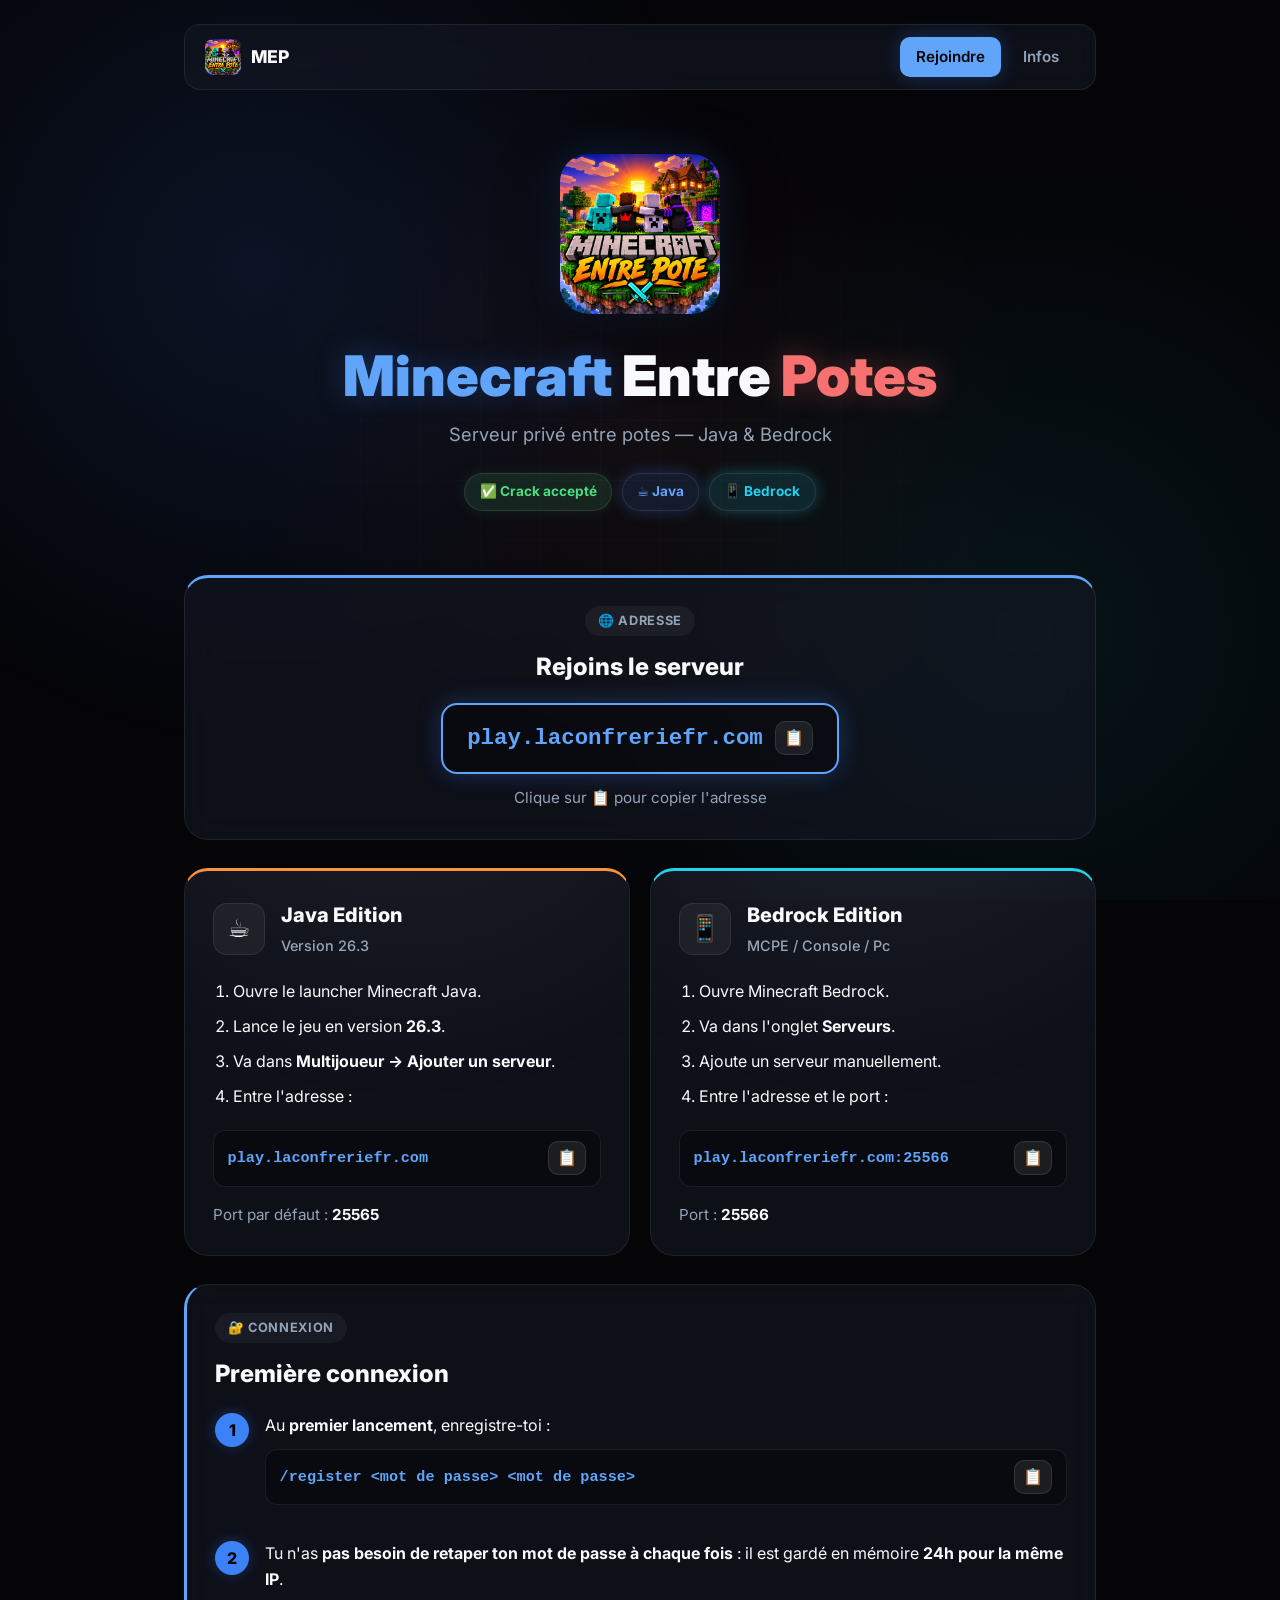
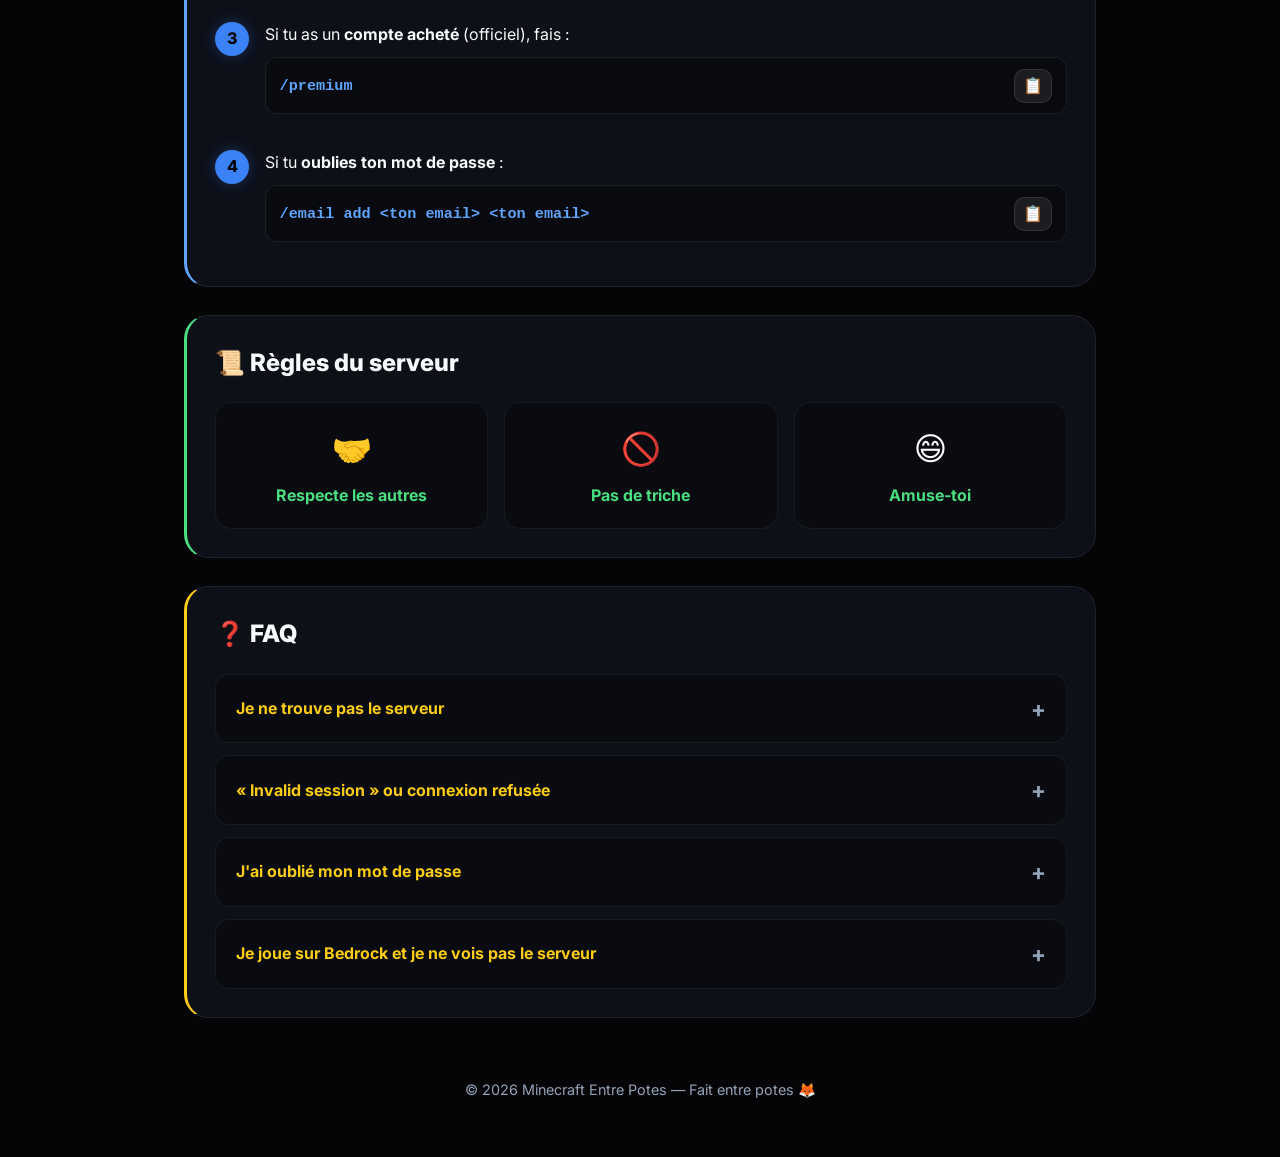
==== commit 3c62510d: "Correction texte connexion : session 24h par IP" ====
--- a/index.html
+++ b/index.html
@@ -116,7 +116,13 @@
                     <div class="step">
                         <div class="step-number">2</div>
                         <div class="step-content">
-                            <p>Si tu as un <strong>compte acheté</strong> :</p>
+                            <p>Tu n'as <strong>pas besoin de retaper ton mot de passe à chaque fois</strong> : il est gardé en mémoire <strong>24h pour la même IP</strong>.</p>
+                        </div>
+                    </div>
+                    <div class="step">
+                        <div class="step-number">3</div>
+                        <div class="step-content">
+                            <p>Si tu as un <strong>compte acheté</strong> (officiel), fais :</p>
                             <div class="code-box">
                                 <code>/premium</code>
                                 <button class="copy-btn" data-copy="/premium" title="Copier">📋</button>
@@ -124,7 +130,7 @@
                         </div>
                     </div>
                     <div class="step">
-                        <div class="step-number">3</div>
+                        <div class="step-number">4</div>
                         <div class="step-content">
                             <p>Si tu <strong>oublies ton mot de passe</strong> :</p>
                             <div class="code-box">
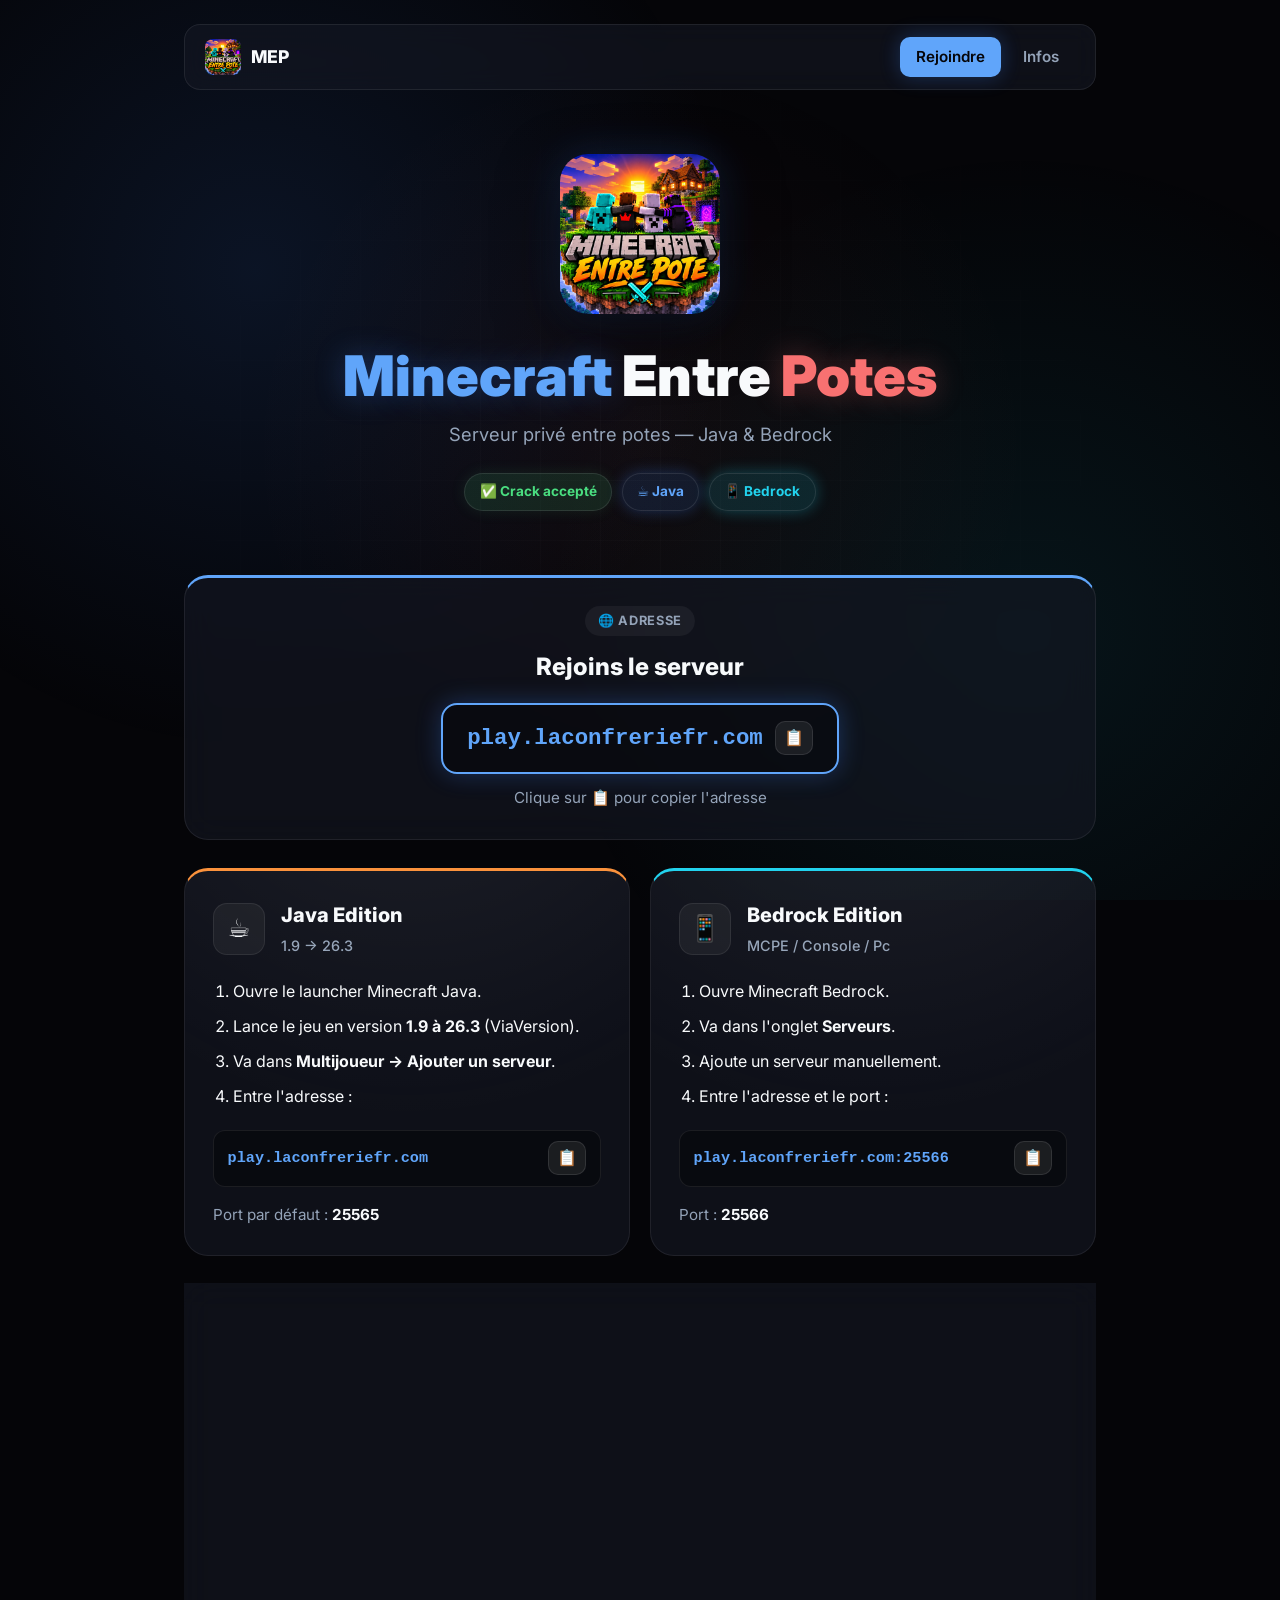
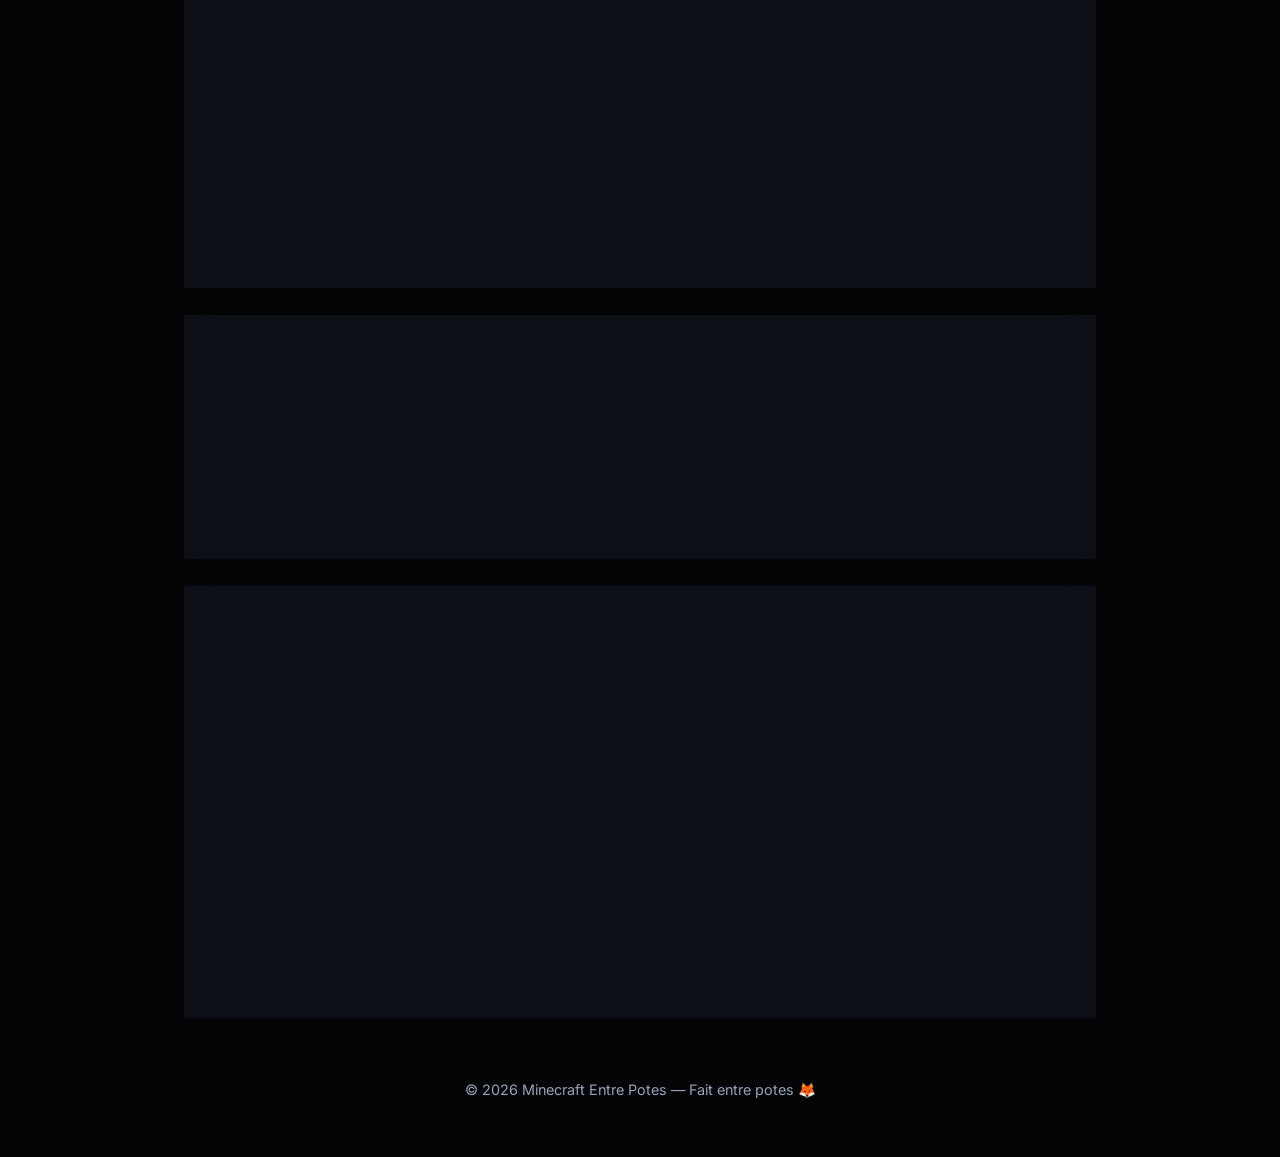
==== commit 6e0edcc2: "Mise a jour versions Java supportees 1.9 a 26.3" ====
--- a/index.html
+++ b/index.html
@@ -60,12 +60,12 @@
                         <div class="card-icon">☕</div>
                         <div>
                             <h3>Java Edition</h3>
-                            <span class="card-subtitle">Version 26.3</span>
+                            <span class="card-subtitle">1.9 → 26.3</span>
                         </div>
                     </div>
                     <ol>
                         <li>Ouvre le launcher Minecraft Java.</li>
-                        <li>Lance le jeu en version <strong>26.3</strong>.</li>
+                        <li>Lance le jeu en version <strong>1.9 à 26.3</strong> (ViaVersion).</li>
                         <li>Va dans <strong>Multijoueur → Ajouter un serveur</strong>.</li>
                         <li>Entre l'adresse :</li>
                     </ol>
